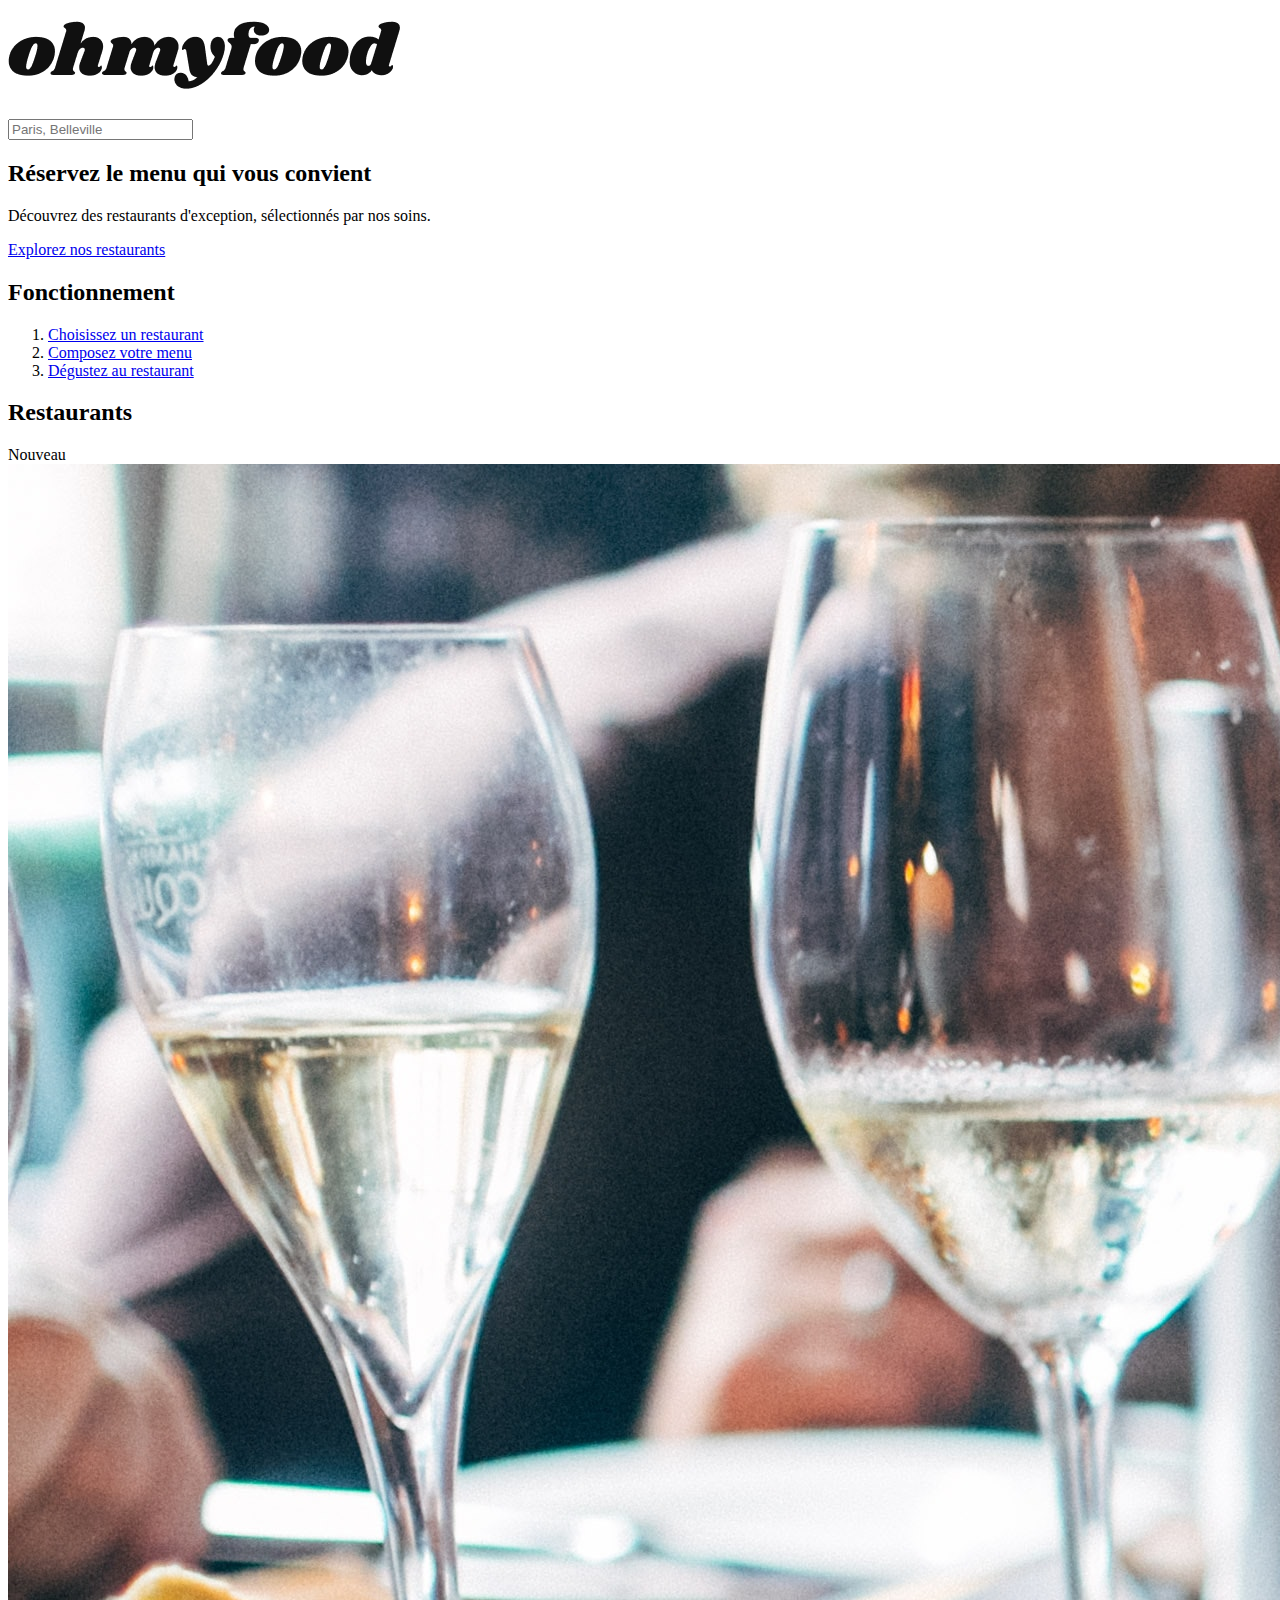
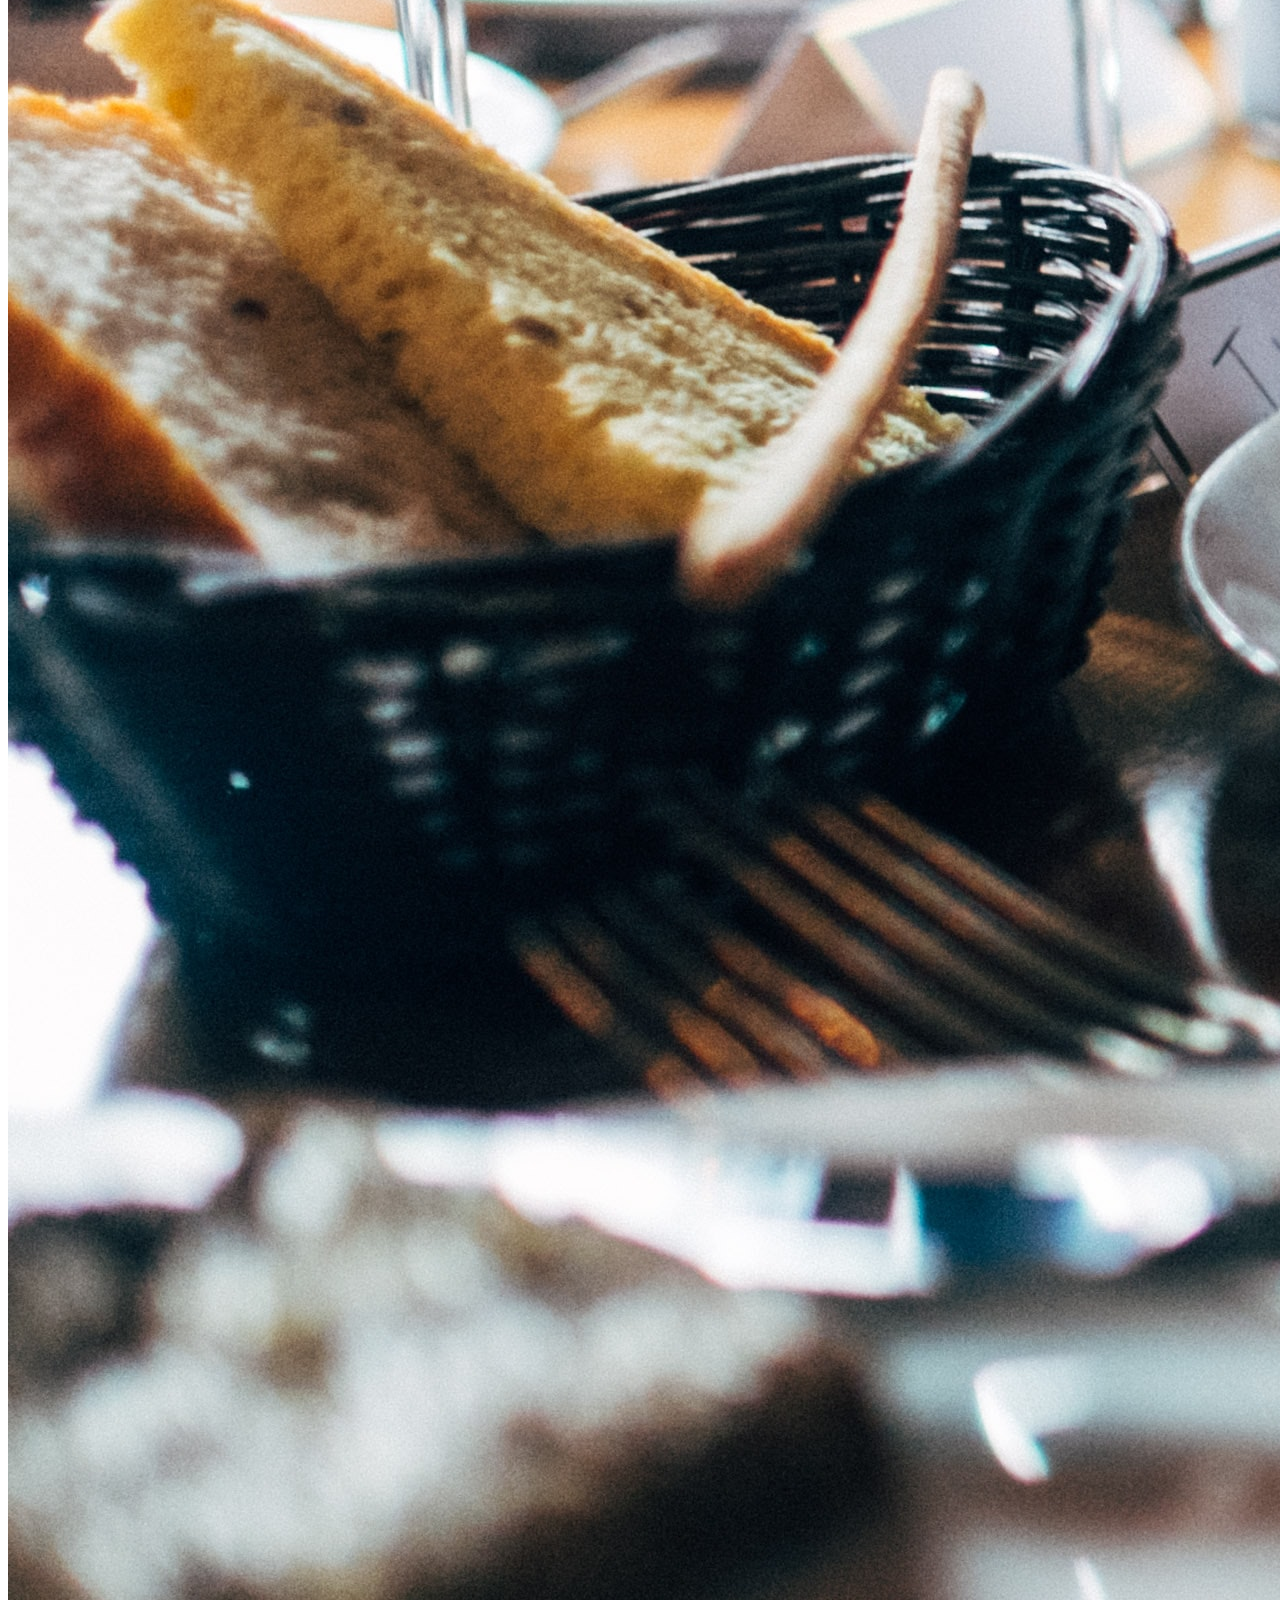
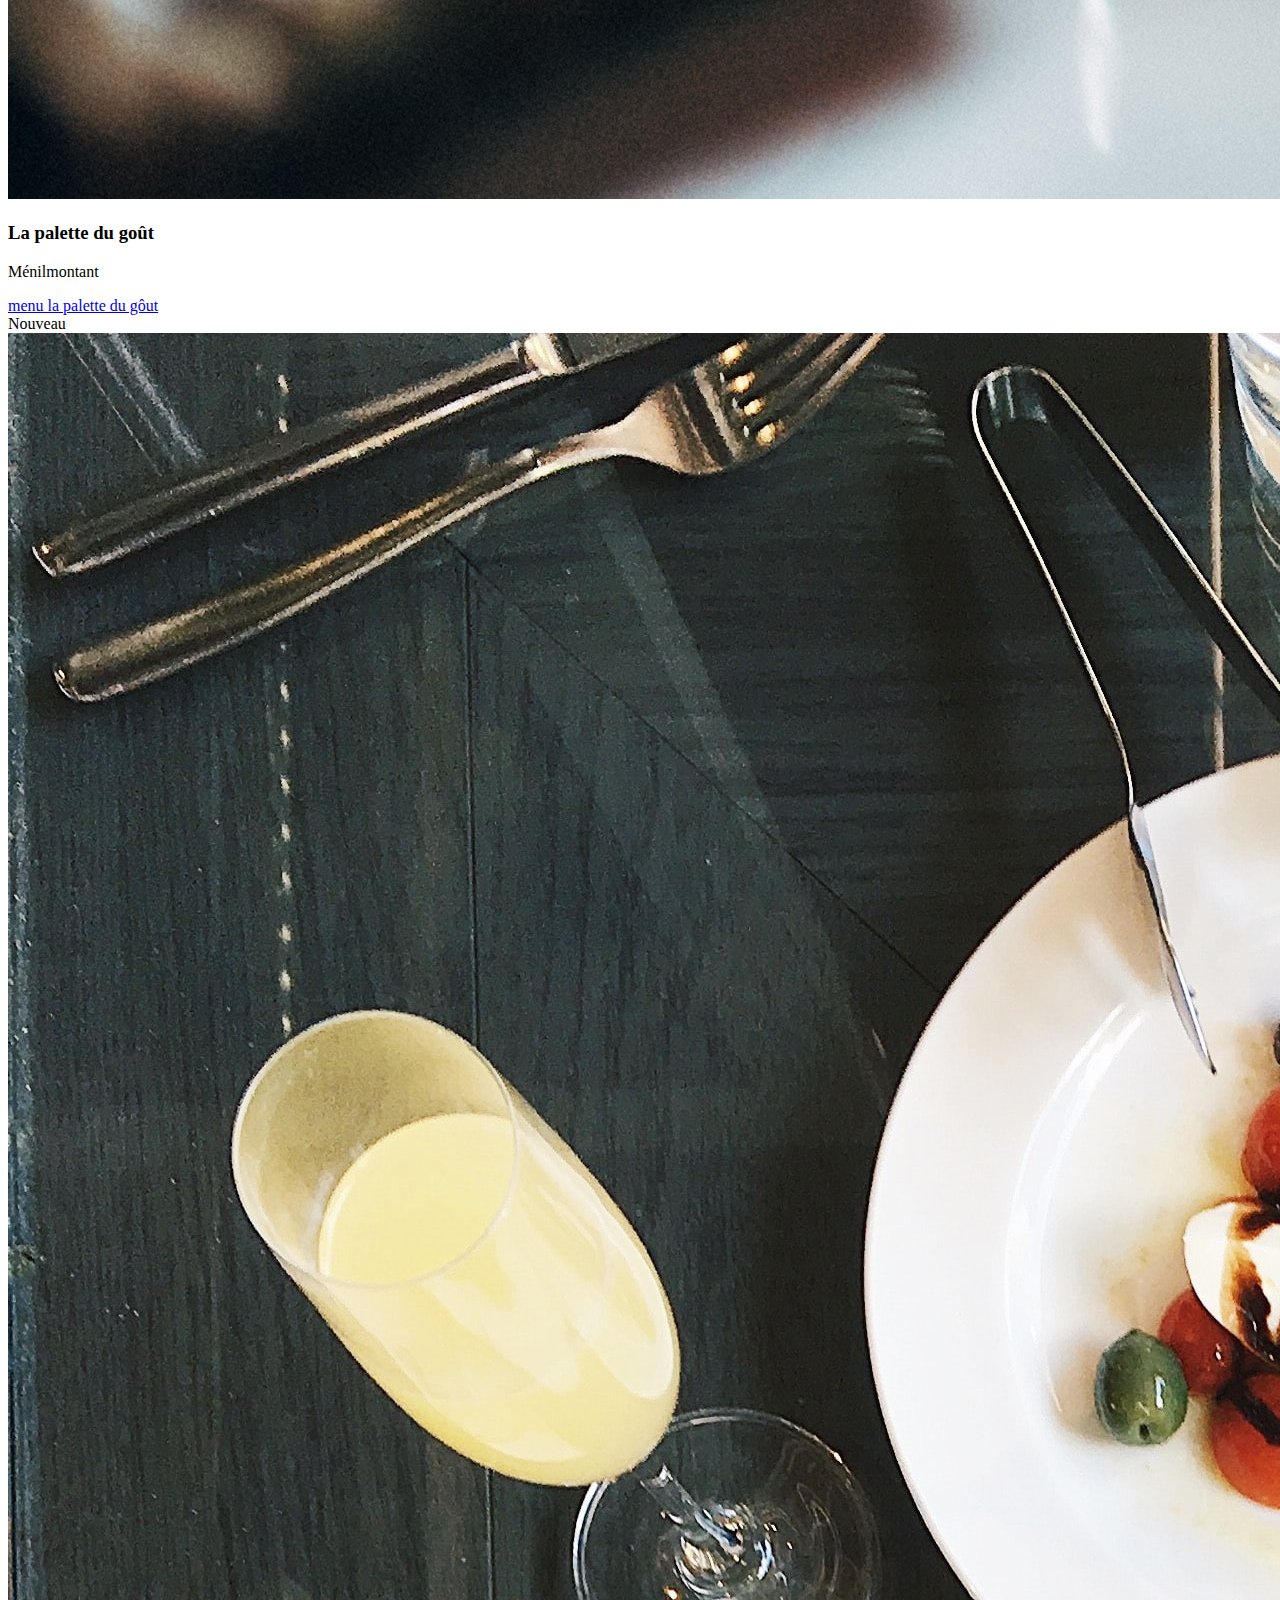
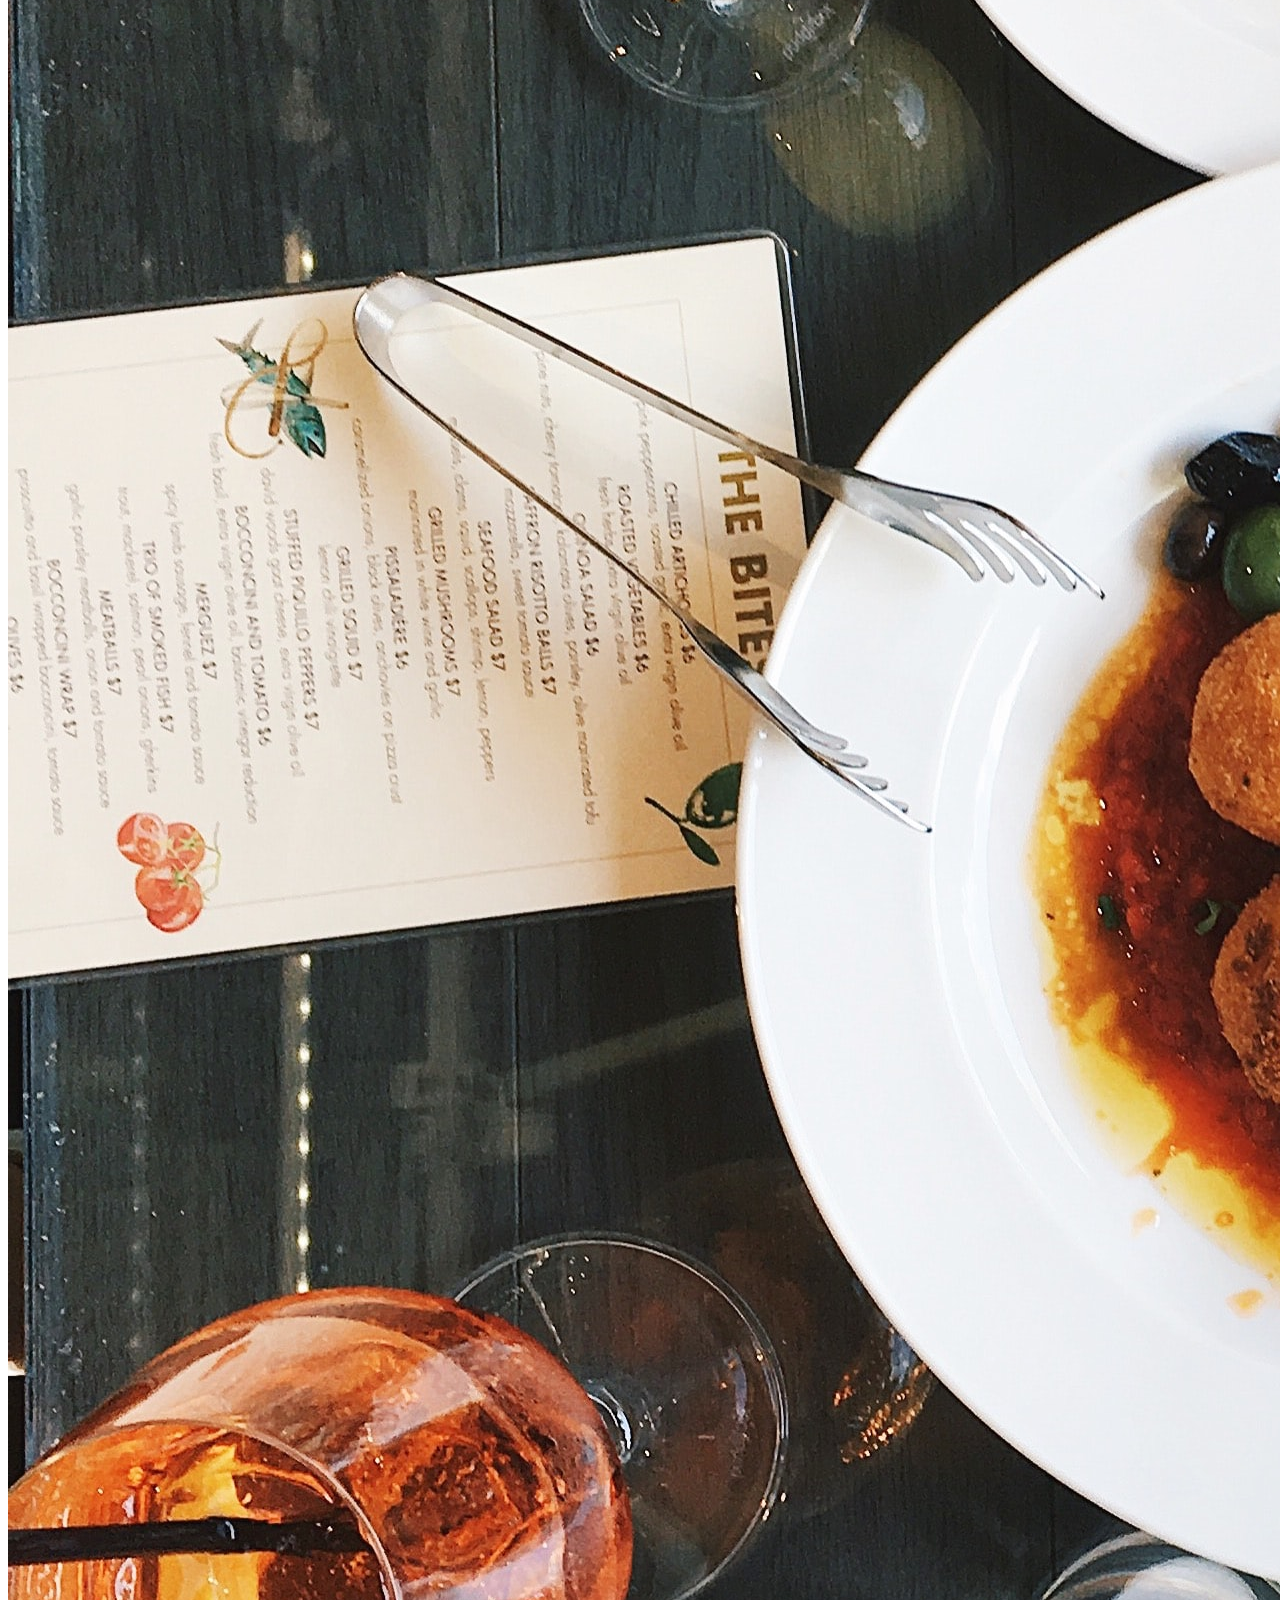
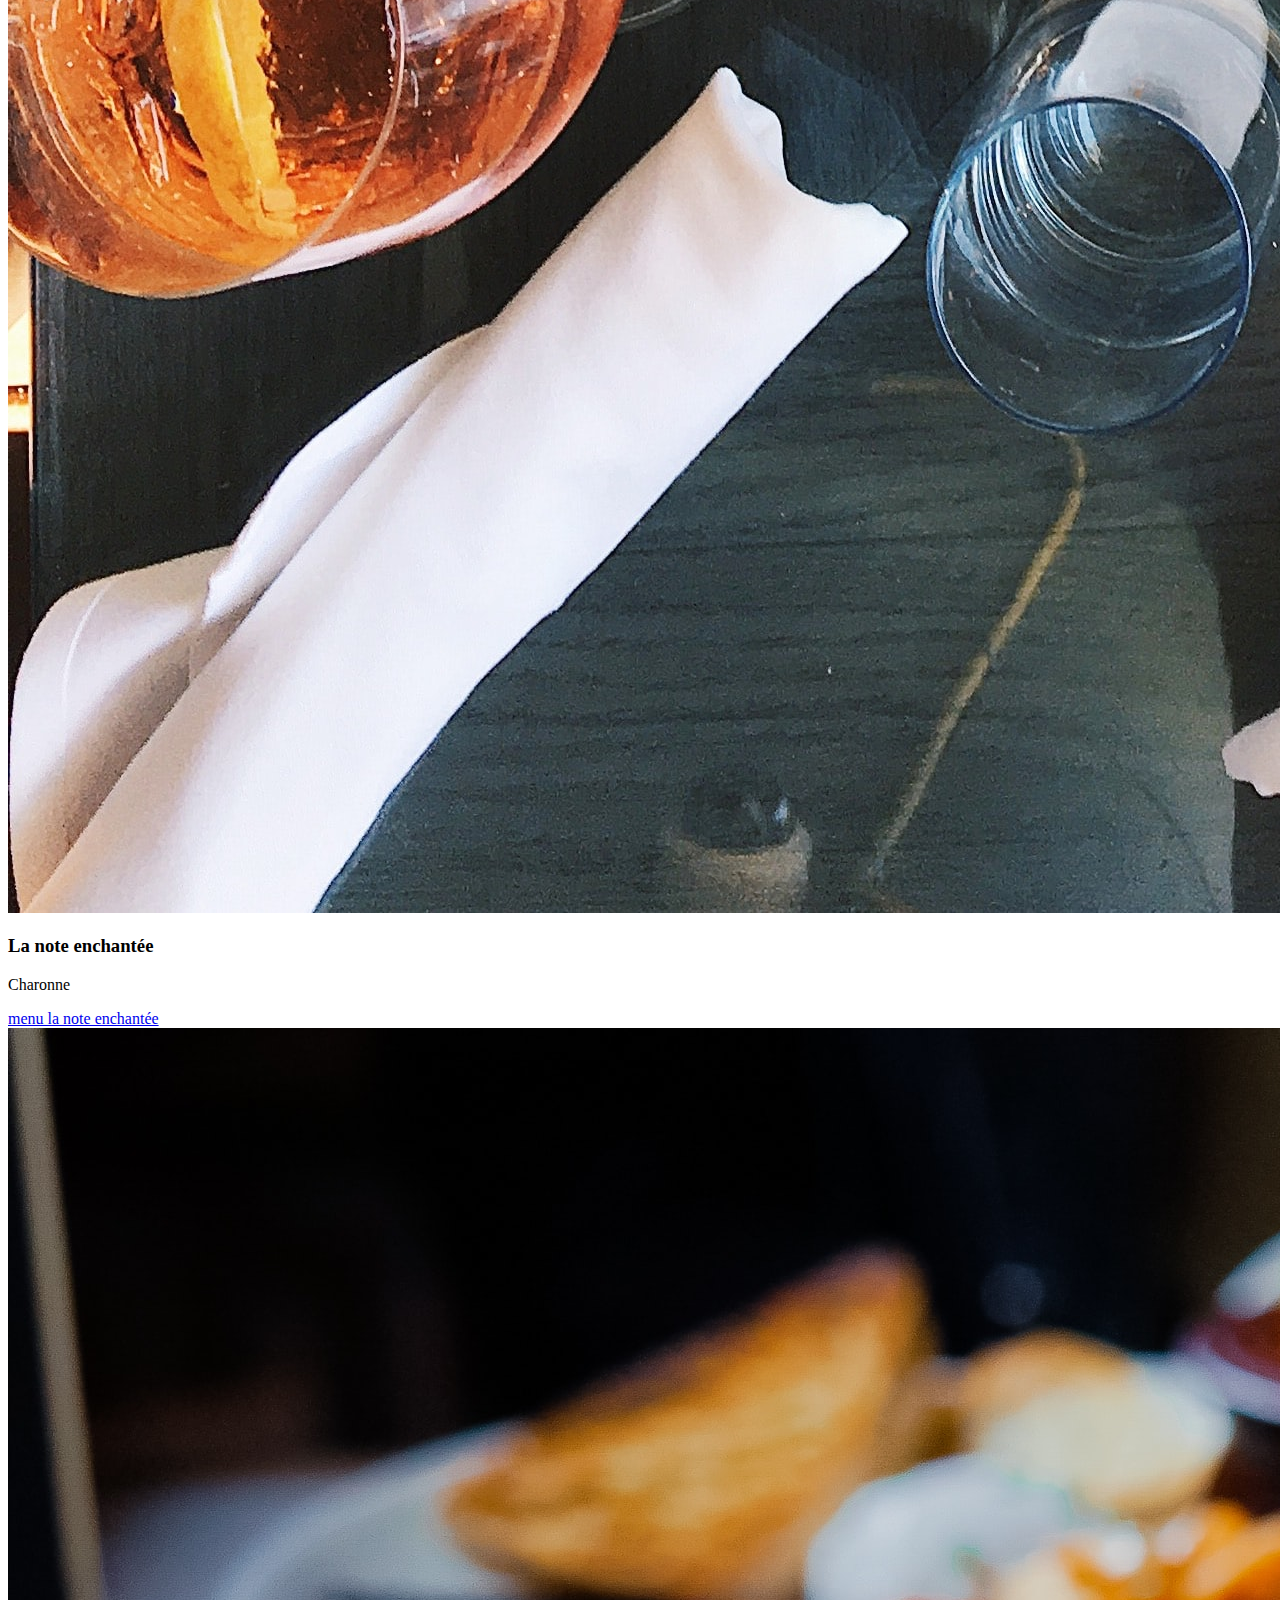
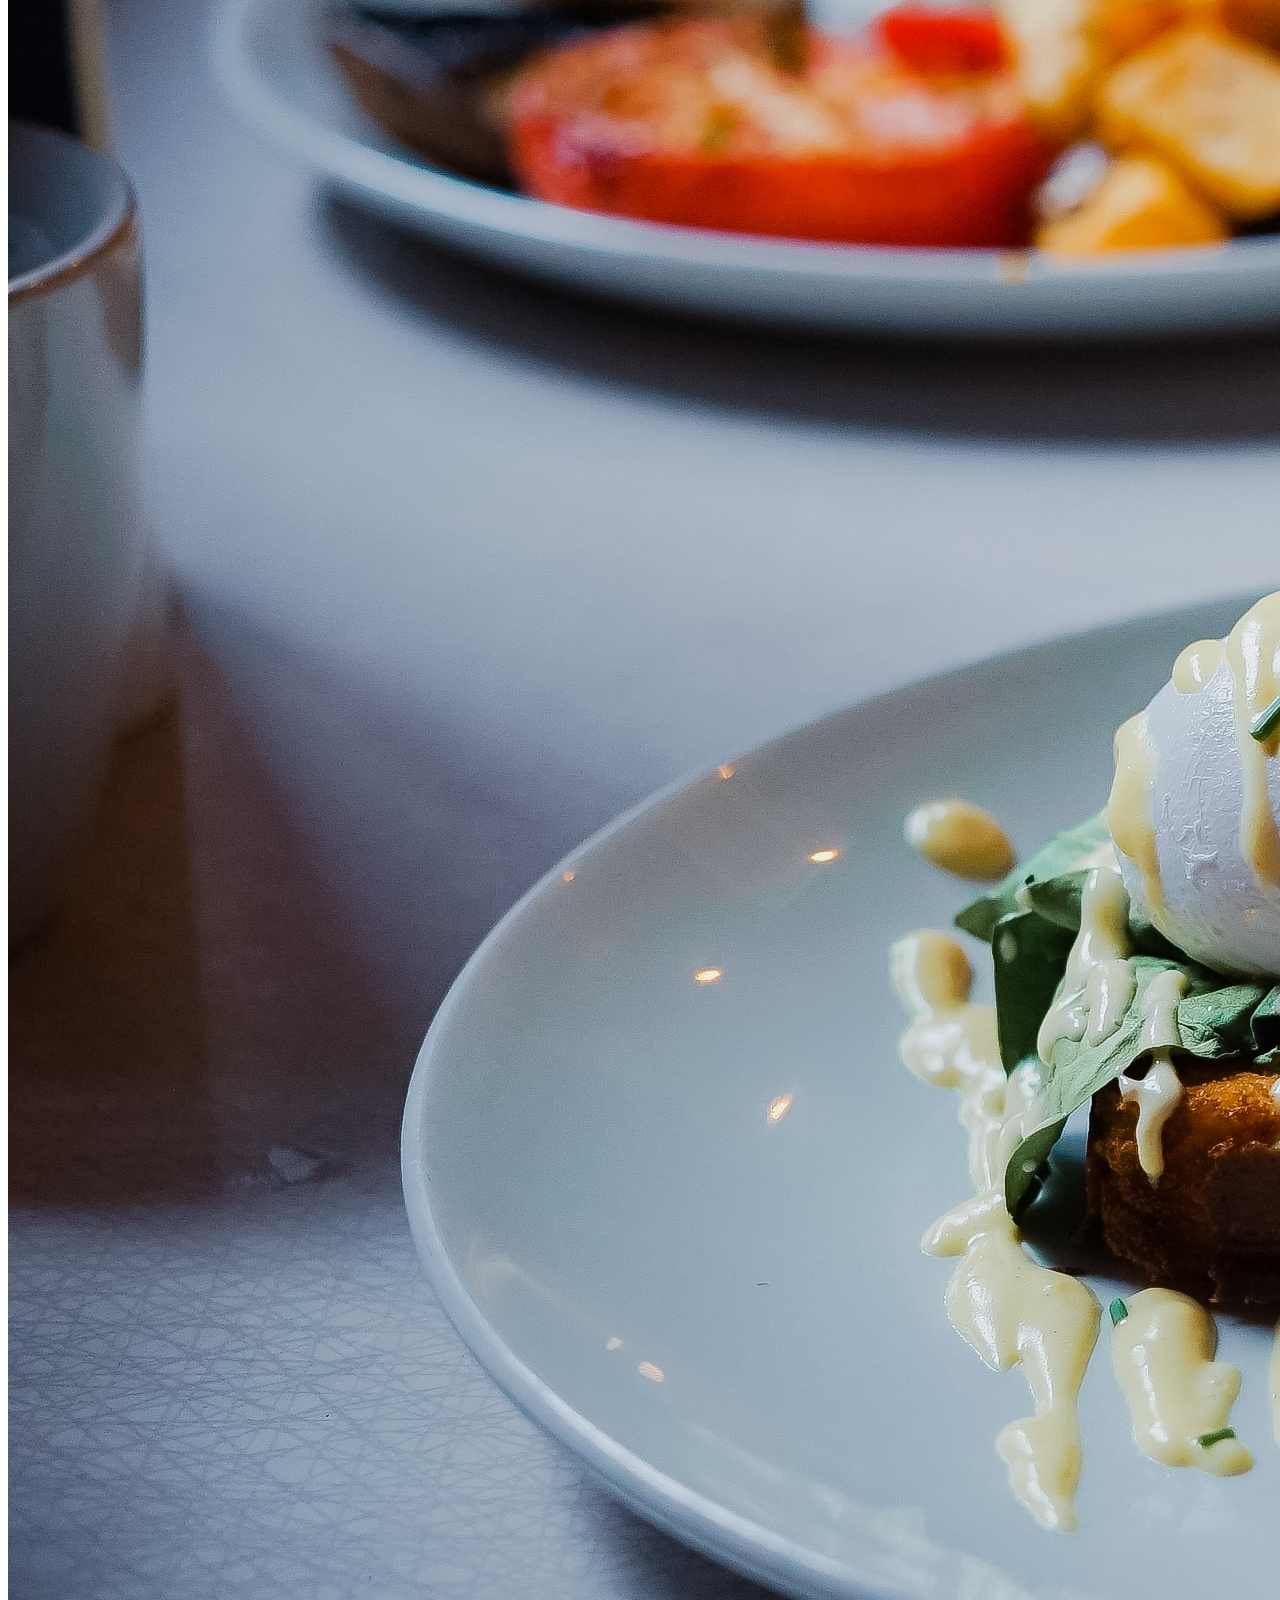
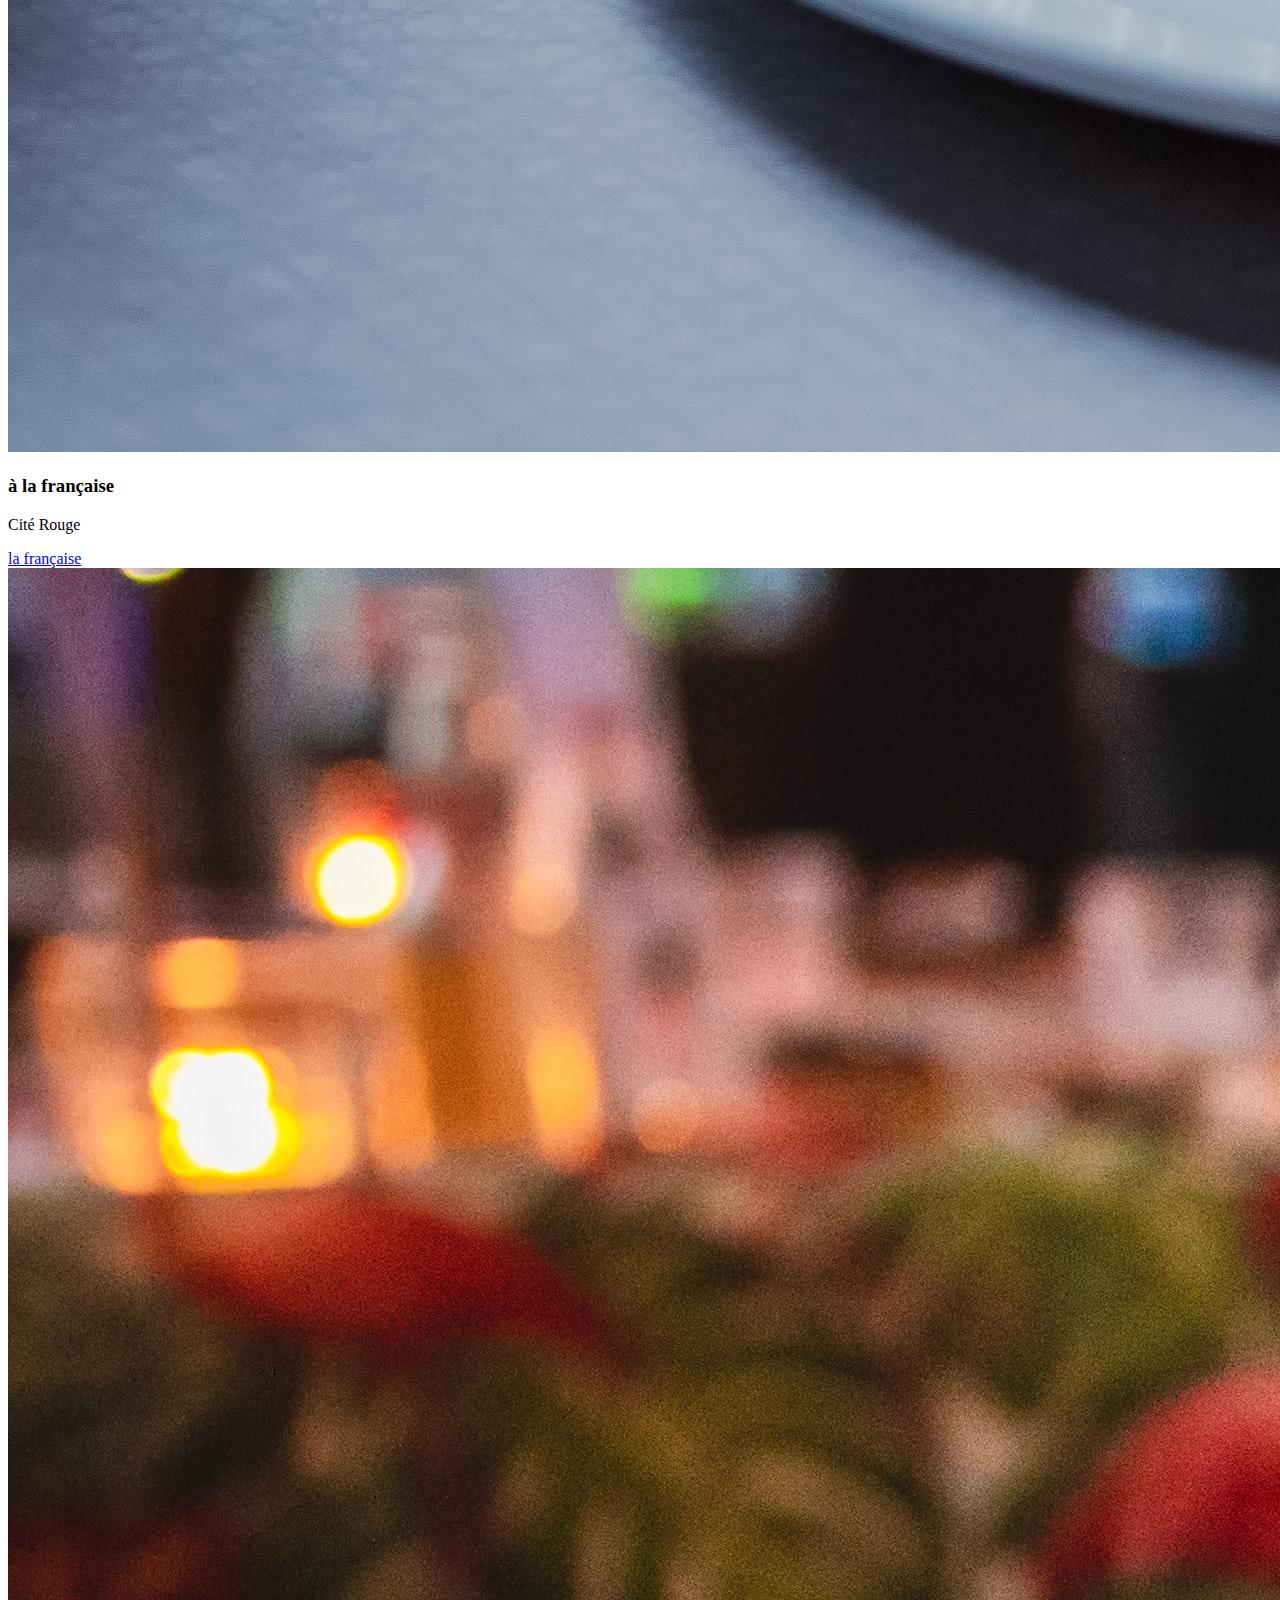
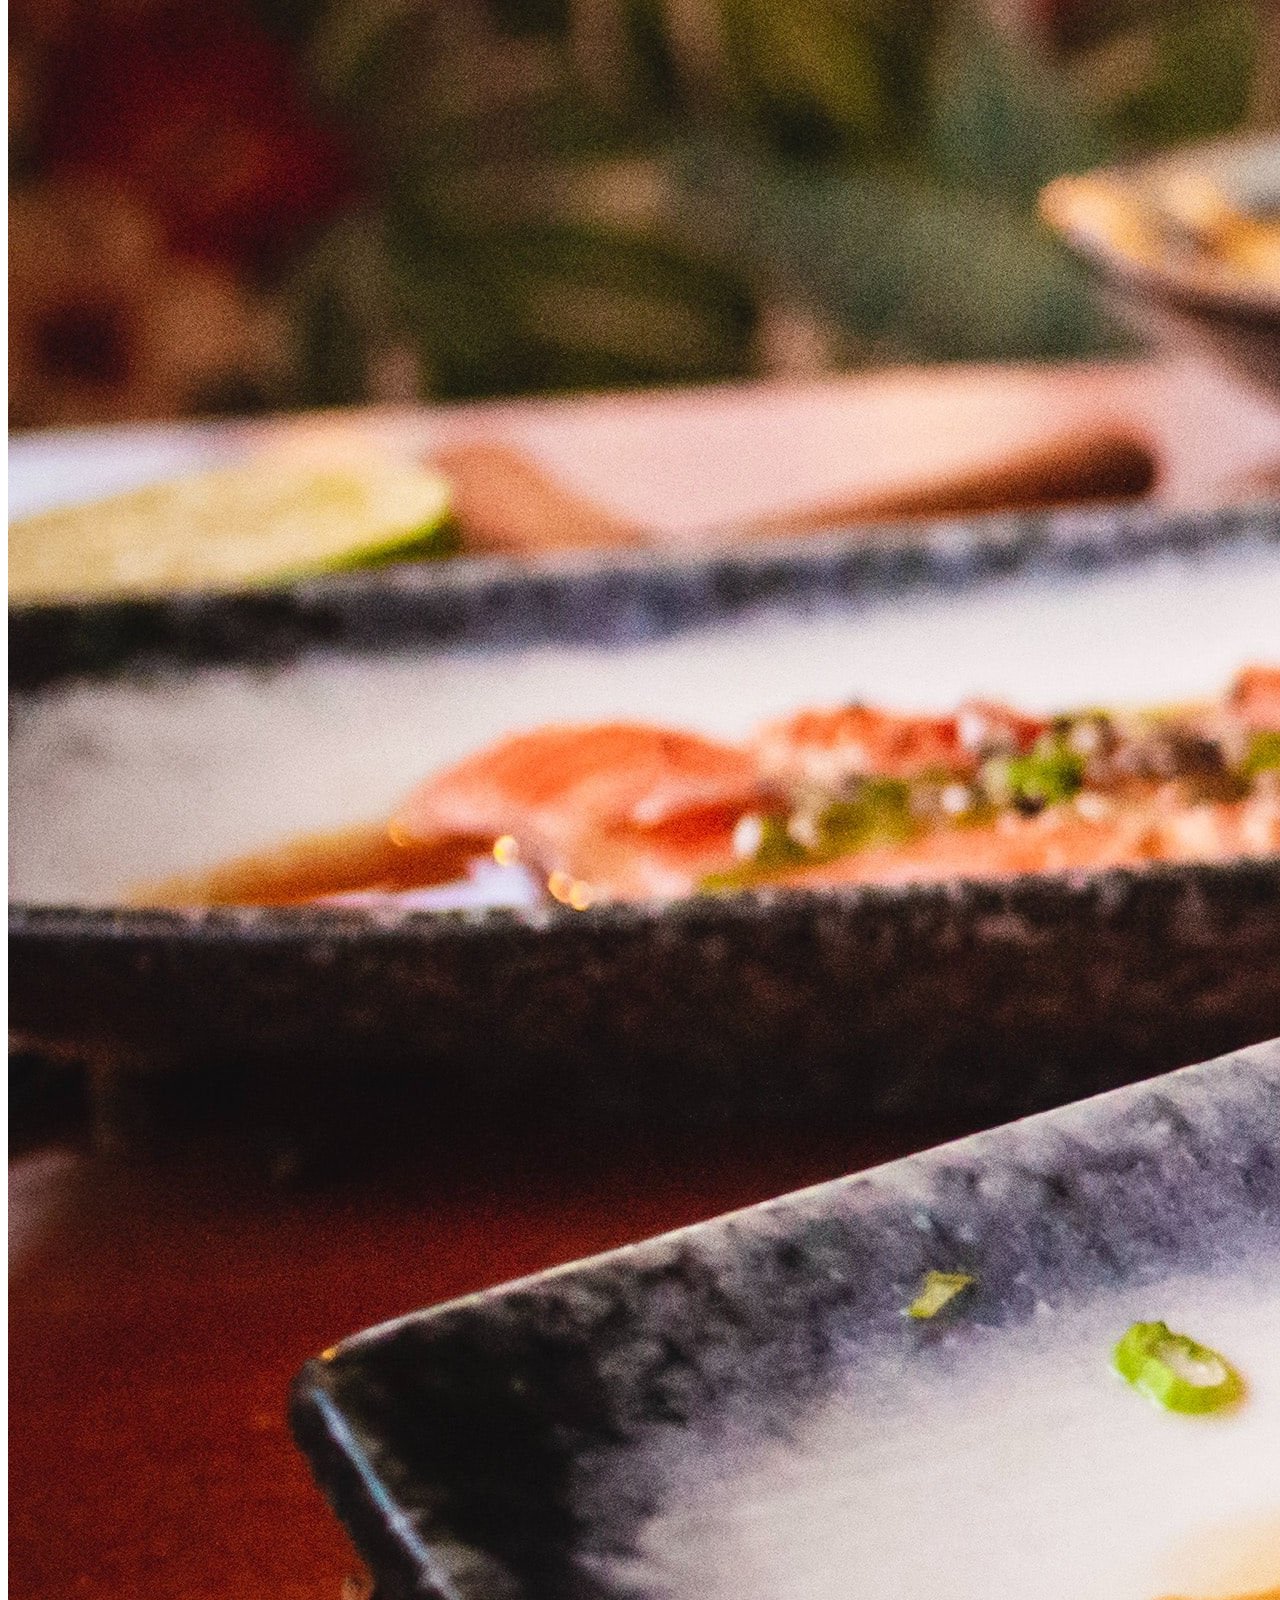
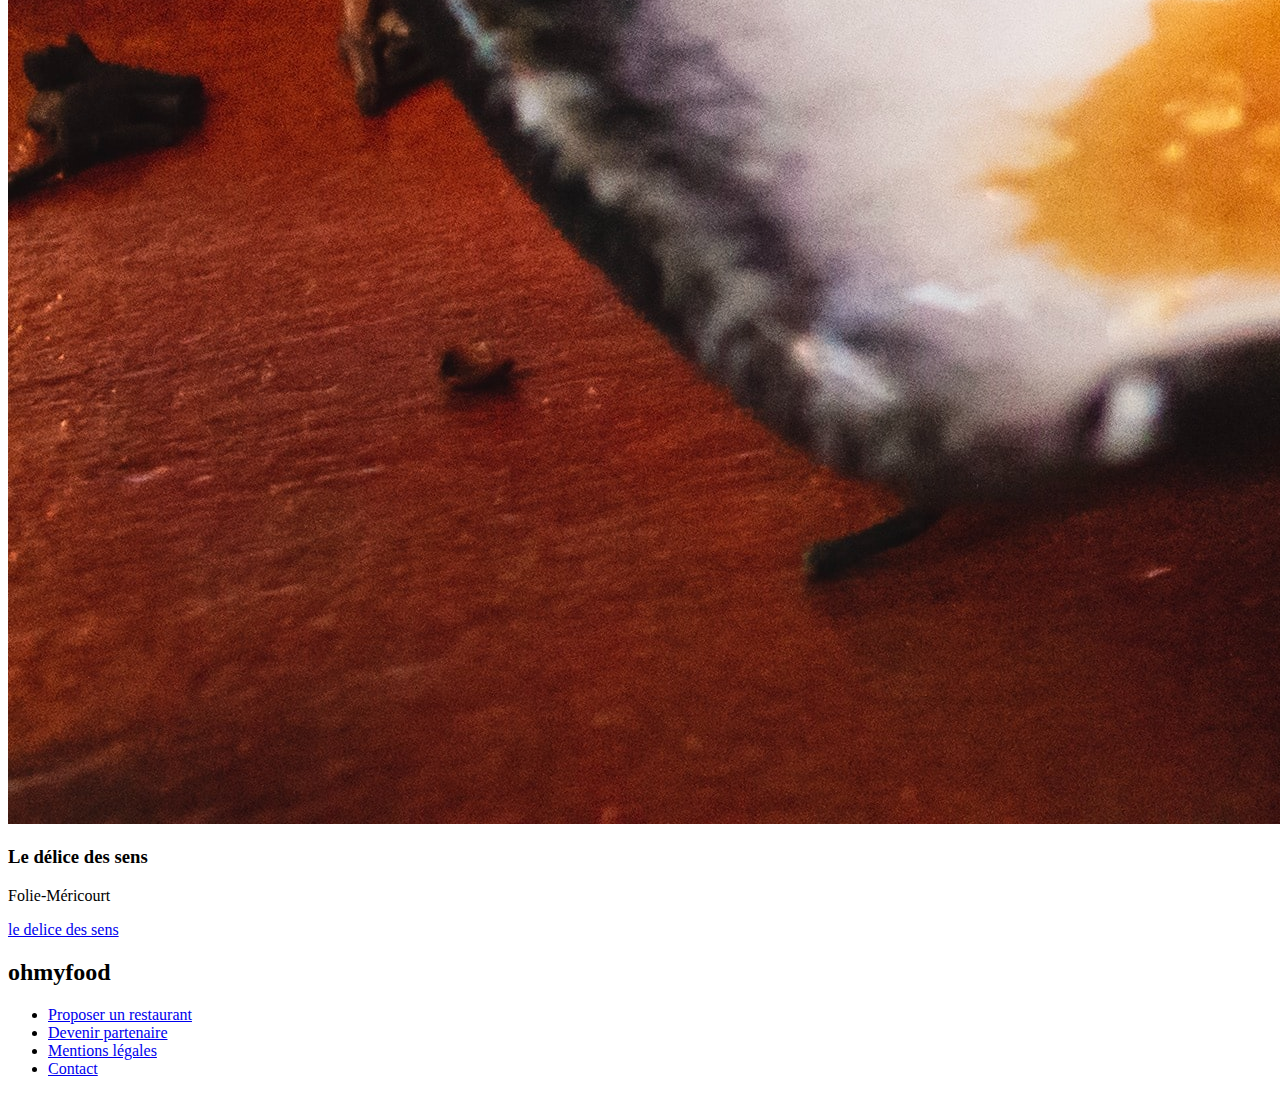
==== index.html @ 498ed450 "mise ajour" ====
<!DOCTYPE html>
<html lang="fr">
  <head>
    <meta charset="UTF-8" />
    <meta http-equiv="X-UA-Compatible" content="IE=edge" />
    <meta name="viewport" content="width=device-width, initial-scale=1.0" />
    <link rel="stylesheet" href="https://cdnjs.cloudflare.com/ajax/libs/font-awesome/5.15.3/css/all.min.css" integrity="sha512-iBBXm8fW90+nuLcSKlbmrPcLa0OT92xO1BIsZ+ywDWZCvqsWgccV3gFoRBv0z+8dLJgyAHIhR35VZc2oM/gI1w==" crossorigin="anonymous" referrerpolicy="no-referrer" />
    <link rel="stylesheet" href="./assets/css/normalize.css">
    <link rel="stylesheet" href="./assets/css/style.css" />
    <title>ohmyfood</title>
  </head>
  <body class="principal">
<!-- part loader -->
    <div class="loader">
    </div>
<!-- end part loader -->
<!-- header -->
    <div>
      <header>          <!-- logo -->
        <h1>
          <a href="#">
            <img class="title" src="./assets/images/logo/ohmyfood.png" alt="ohmyfood">
          </a>
        </h1>
      </header>
<!-- section one -->
      <section class="home">
        <div class="home__location">
          <form action="#" method="post">
            <i class="fas fa-map-marker-alt fa"></i>
            <input class="home__cities" type="search" name="cities" placeholder="Paris, Belleville">
          </form>
        </div>
        <div class="home__slogan">
          <h2>Réservez le menu qui vous convient</h2>
          <p>Découvrez des restaurants d'exception, sélectionnés par nos soins.</p>
          <div class="btn">
            <a href="#restaurants">Explorez nos restaurants</a>
          </div>
        </div>
      </section>
<!-- fin section one -->
      <main> 
        <section class="choice">
          <h2>Fonctionnement</h2>
          <div class="choice__btn">
            <ol>
              <li>
                <a href="#">
                  <i class="fas fa-mobile-alt"></i>Choisissez un restaurant
                </a>
              </li>
              <li>
                <a href="#">
                  <i class="fas fa-list-ul"></i>Composez votre menu
                </a>
              </li>
              <li>
                <a href="#">
                  <i class="fas fa-store"></i>Dégustez au restaurant
                </a>
              </l>
            </ol>
          </div>
        </section>
<!-- section two -->
        <section class="browse-restaurants" id="restaurants">
          <h2>Restaurants</h2>
          <article>
            <div class="card ">
              <span class="card__new">Nouveau</span>
              <img src="./assets/images/restaurants/jay-wennington-N_Y88TWmGwA-unsplash.jpg" alt="restaurant la palette du goût">
              <div class="card__info">
                <h3>La palette du goût</h3>
                <p>Ménilmontant</p>
                <span class="heart"><i class="far fa-heart"></i></span>
              </div>
              <a href="./restaurants/palettedugout.html">menu la palette du gôut
              </a>
            </div>
            <div class="card">
              <span class="card__new">Nouveau</span>
              <img src="./assets/images/restaurants/stil-u2Lp8tXIcjw-unsplash.jpg" alt="restaurant la note enchentée">
            <div class="card__info">
              <h3>La note enchantée</h3>
              <p>Charonne</p>
              <span class="heart"><i class="far fa-heart"></i></span>
              </div>
              <a href="./restaurants/lanote.html">menu la note enchantée
              </a>
            </div>
            <div class="card">
              <img src="./assets/images/restaurants/toa-heftiba-DQKerTsQwi0-unsplash.jpg" alt="restaurant à la française">
              <div class="card__info">
                <h3><span>à</span> la française</h3>
                <p>Cité Rouge</p>
                <span class="heart"><i class="far fa-heart"></i></span>
              </div>
              <a href="./restaurants/francaise.html">la française
              </a>
            </div>
            <div class="card">
              <img src="./assets/images/restaurants/louis-hansel-shotsoflouis-qNBGVyOCY8Q-unsplash.jpg" alt="le délice des sens">
              <div class="card__info">
                <h3>Le délice des sens</h3>
                <p>Folie-Méricourt</p>
                <span class="heart"><i class="far fa-heart"></i></span>
              </div>
              <a href="./restaurants/delice.html">le delice des sens
              </a>
            </div>
          </article>
        </section>
      </main>
<!-- footer -->
      <footer>
        <div class="contact">
          <h2>ohmyfood</h2>
          <div class="about">
            <ul>
              <li>
                <a href="#">
                  <i class="fas fa-utensils"></i> Proposer un restaurant
                </a>
              </li>
              <li>
                <a href="#">
                  <i class="fas fa-hands-helping two"></i>Devenir partenaire
                </a>
              </li>
              <li>
                <a href="#">
                  Mentions légales
                </a>
              </li>
              <li>
                <a href="mailto:ohmyfood-restaurant@notre-mail.com">
                  Contact
                </a>
              </li>
            </ul>
          </div>
        </div>
      </footer>
    </div>
  </body>
</html>
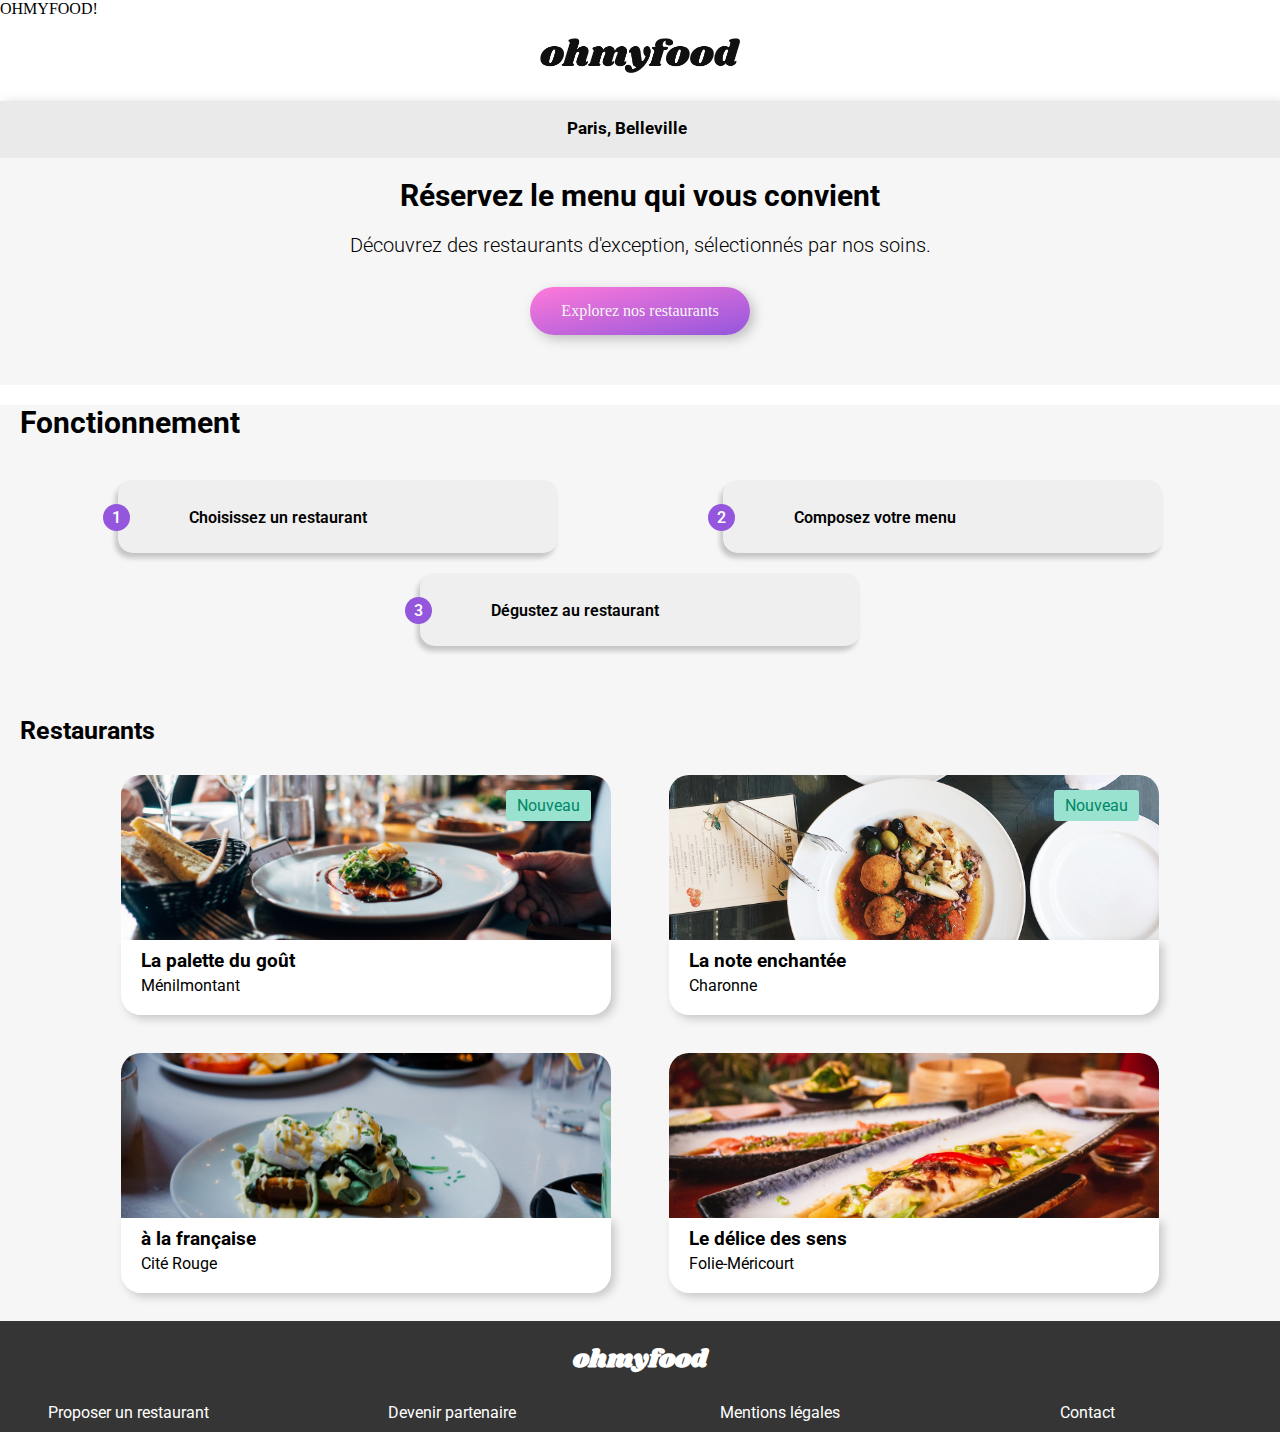
==== commit e579d0fa: "mise a jour" ====
--- a/index.html
+++ b/index.html
@@ -12,7 +12,10 @@
   <body class="principal">
 <!-- part loader -->
     <div class="loader">
-    </div>
+      <div class="letter">
+        OHMYFOOD!
+      </div>
+    </div>  
 <!-- end part loader -->
 <!-- header -->
     <div>
--- a/assets/css/style.css
+++ b/assets/css/style.css
@@ -0,0 +1,497 @@
+@import url("https://fonts.googleapis.com/css2?family=Roboto:wght@100;300;400;500;700;900&family=Shrikhand&display=swap");
+@import "../sass/utils/anim.css";
+h1 {
+  margin: 0;
+  width: 100%;
+  text-align: center;
+}
+h1 img {
+  padding: 20px;
+  width: 200px;
+}
+
+.home {
+  display: flex;
+  flex-direction: column;
+}
+.home__location {
+  display: flex;
+  justify-content: center;
+  padding: 11px;
+  background-color: #eaeaea;
+  box-shadow: 4px 4px 12px #bfbfbf;
+  font-size: 18px;
+}
+.home__cities {
+  border: none;
+  padding: 10px;
+  background-color: transparent;
+}
+.home__location i {
+  padding: 0 15px;
+  color: #020202;
+}
+.home__location p {
+  font-family: "Roboto", sans-serif;
+  font-weight: 500;
+  margin: 0;
+}
+
+::placeholder {
+  color: black;
+  font-size: 17px;
+  font-weight: bold;
+  font-family: "Roboto", sans-serif;
+}
+
+.home__slogan {
+  display: flex;
+  flex-direction: column;
+  align-items: center;
+  padding-bottom: 50px;
+  background-color: #f6f6f6;
+}
+.home__slogan h2 {
+  font-size: 30px;
+  font-family: "Roboto", sans-serif;
+  margin: 0;
+  text-align: center;
+  padding: 20px 10px;
+}
+.home__slogan p {
+  font-family: "Roboto", sans-serif;
+  margin: 0;
+  text-align: center;
+  font-size: 20px;
+  font-weight: 300;
+  padding: 0px 15px 20px 15px;
+}
+
+.btn {
+  width: 190px;
+  margin-top: 10px;
+  padding: 15px;
+  background: linear-gradient(to bottom right, #ff79da, #9356dc);
+  border-radius: 30px;
+  box-shadow: 4px 4px 12px #bfbfbf;
+  text-align: center;
+}
+.btn a {
+  padding: auto;
+  color: #f6f6f6;
+}
+
+.btn:hover {
+  opacity: 0.7;
+  box-shadow: -5px 4px 12px #9356dc;
+  border-color: transparent;
+  border-color: 2px solid linear-gradient(#fd8fde, #a777e2);
+}
+
+.return {
+  position: absolute;
+  left: 30px;
+  top: 20px;
+  color: black;
+  font-size: 30px;
+}
+
+.ban img {
+  width: 100%;
+  height: 300px;
+  object-fit: cover;
+}
+
+.choice h2 {
+  font-size: 30px;
+  font-family: "Roboto", sans-serif;
+  margin: 20px;
+}
+
+.choice__btn {
+  display: flex;
+  margin: 0 35px;
+  padding-bottom: 50px;
+}
+.choice__btn ol {
+  display: flex;
+  justify-content: center;
+  align-content: center;
+  flex-direction: row;
+  flex-wrap: wrap;
+  justify-content: space-around;
+  width: 100%;
+  list-style: none;
+  counter-reset: step;
+  padding: 0;
+  margin: 0;
+}
+
+li::before {
+  position: relative;
+  right: 40px;
+  padding: 4px 9px;
+  border-radius: 50%;
+  color: #fafafa;
+  background-color: #9356dc;
+}
+
+.choice__btn li {
+  width: 390px;
+  counter-increment: step;
+  align-items: center;
+  padding: 25px;
+  margin-top: 20px;
+  border-radius: 15px;
+  box-shadow: -3px 5px 5px rgba(0, 0, 0, 0.2);
+  background-color: #cecece28;
+  font-family: "Roboto", sans-serif;
+  font-size: 16px;
+  font-weight: 600;
+  color: #030303;
+}
+.choice__btn li a {
+  color: black;
+}
+.choice__btn li::before {
+  content: counter(step);
+}
+
+.choice__btn li i {
+  margin: 0px 20px 0px -5px;
+  color: rgba(5, 5, 5, 0.42);
+  font-size: 19px;
+}
+
+.choice__btn ol li:hover {
+  background-color: rgba(255, 121, 217, 0.153);
+  transition: ease-in 0.5s;
+}
+.choice__btn ol li:hover i {
+  color: #9356dc;
+}
+.choice__btn ol li:hover a {
+  color: #9356dc;
+  transition: ease-in-out 0.6s;
+}
+
+.order {
+  align-self: center;
+  margin: 30px 0;
+  padding: 20px;
+  width: 200px;
+  font-size: 20px;
+  background: linear-gradient(to bottom right, #ff79da, #9356dc);
+  border-radius: 30px;
+  box-shadow: 4px 4px 12px #bfbfbf;
+  text-align: center;
+}
+.order a {
+  color: #ffff;
+  font-family: "Roboto", sans-serif;
+}
+
+.order:hover {
+  opacity: 0.7;
+  box-shadow: -5px 4px 12px #9356dc;
+  border-color: transparent;
+  border-color: 2px solid linear-gradient(#fd8fde, #a777e2);
+}
+
+.browse-restaurants {
+  display: flex;
+  flex-direction: row;
+  flex-wrap: wrap;
+  justify-content: space-around;
+  align-items: center;
+  padding: 0px;
+  background-color: #f6f6f6;
+}
+.browse-restaurants h2 {
+  width: 100%;
+  font-size: 25px;
+  font-family: "Roboto", sans-serif;
+  margin: 20px 20px;
+}
+@media screen and (max-width: 520px) {
+  .browse-restaurants h2 {
+    align-items: flex-start;
+  }
+}
+.browse-restaurants article {
+  display: flex;
+  flex-wrap: wrap;
+  justify-content: center;
+  justify-content: space-evenly;
+  width: 90%;
+}
+.browse-restaurants .card {
+  position: relative;
+  display: flex;
+  flex-flow: row wrap;
+  justify-content: center;
+  align-items: center;
+  width: 490px;
+  border-radius: 20px 20px 0px 0px;
+  margin: 10px 0px;
+}
+.browse-restaurants .card img {
+  display: flex;
+  object-fit: cover;
+  width: 100%;
+  height: 165px;
+  border-radius: 20px 20px 0px 0px;
+}
+.browse-restaurants .card a {
+  color: transparent;
+  position: relative;
+  bottom: 240px;
+  width: 100%;
+  height: 65%;
+}
+.browse-restaurants .card__new {
+  position: absolute;
+  background-color: #99e2d0;
+  color: #008766;
+  font-family: "Roboto", sans-serif;
+  right: 20px;
+  top: 15px;
+  padding: 6px 11px;
+  border-radius: 3px;
+}
+.browse-restaurants .card__info {
+  display: flex;
+  flex-direction: column;
+  justify-content: space-between;
+  width: 100%;
+  color: black;
+  font-family: "Roboto", sans-serif;
+  position: relative;
+  border-radius: 0px 0px 20px 20px;
+  box-shadow: 4px 4px 8px rgba(107, 107, 107, 0.322);
+  background-color: white;
+}
+.browse-restaurants .card__info h3,
+.browse-restaurants .card p {
+  margin: 2px 20px;
+}
+.browse-restaurants .card__info h3 {
+  margin-top: 10px;
+}
+.browse-restaurants .card__info p {
+  margin-bottom: 20px;
+}
+@media screen and (max-width: 960px) {
+  .browse-restaurants .card .card {
+    width: 460px;
+  }
+}
+.browse-restaurants .card .heart {
+  position: absolute;
+  font-size: 25px;
+  right: 30px;
+  bottom: 30px;
+  cursor: pointer;
+  z-index: 5;
+  opacity: 1;
+}
+.browse-restaurants .card i:hover {
+  color: transparent;
+  font-weight: 600;
+}
+
+main {
+  background-color: #f6f6f6;
+  margin: 0;
+  padding: 0;
+}
+
+/* contenue de la page */
+.bloc-menu {
+  display: flex;
+  flex-direction: column;
+  position: relative;
+  bottom: 35px;
+}
+
+/* titre et icon */
+.restaurant-name {
+  position: relative;
+  bottom: 40px;
+  display: flex;
+  justify-content: space-between;
+  align-items: center;
+  border-radius: 50px 50px 0px 0px;
+  padding-top: 10px;
+  font-family: "Shrikhand", cursive;
+  background-color: #f6f6f6;
+  width: 100%;
+}
+.restaurant-name h2,
+.restaurant-name i {
+  display: flex;
+  white-space: nowrap;
+  margin: 0 20px;
+  padding: 10px;
+  font-size: 25px;
+}
+.restaurant-name i:hover {
+  color: transparent;
+  font-weight: 600;
+}
+
+.heart {
+  font-size: 25px;
+  cursor: pointer;
+  z-index: 5;
+  opacity: 1;
+}
+
+/* titre des menu */
+/* carte de menu */
+.menu-card {
+  box-sizing: border-box;
+  background-color: #f2f2f2;
+  display: flex;
+  justify-content: space-around;
+  flex-wrap: wrap;
+  width: 100%;
+  /* bloc menu entree */
+}
+.menu-card h3 {
+  font-family: "Roboto", sans-serif;
+  font-size: 20px;
+  font-weight: 300;
+  text-transform: uppercase;
+  border-bottom: 3px solid #99e2d0;
+  width: 13%;
+}
+.menu-card__One, .menu-card__Two, .menu-card__Three {
+  box-sizing: border-box;
+  display: flex;
+  justify-content: center;
+  flex-direction: column;
+  flex-wrap: wrap;
+  width: 380px;
+  margin: 10px;
+}
+
+.menu {
+  box-sizing: border-box;
+  display: flex;
+  width: 100%;
+  box-shadow: 4px 4px 12px #bfbfbf;
+  border-radius: 15px;
+  margin-bottom: 20px;
+}
+.menu__choice {
+  width: 100%;
+  overflow: hidden;
+  white-space: nowrap;
+  text-overflow: ellipsis;
+}
+.menu h4,
+.menu p {
+  width: auto;
+  font-family: "Roboto", sans-serif;
+  font-size: 16px;
+  margin: 10px;
+  overflow: hidden;
+  white-space: nowrap;
+  text-overflow: ellipsis;
+}
+.menu p {
+  padding-top: 8px;
+  font-size: 13px;
+  font-weight: 400;
+}
+.menu__price {
+  display: flex;
+  align-items: flex-end;
+  left: 15px;
+  padding: 8px 20px;
+  margin-left: 20px;
+}
+.menu__check {
+  display: flex;
+  justify-content: center;
+  align-items: center;
+  color: #f2f2f2;
+  width: auto;
+  border-radius: 0px 15px 15px 0px;
+}
+.menu__check i {
+  display: flex;
+  justify-content: center;
+  align-items: center;
+  color: #f2f2f2;
+  width: 100%;
+  margin: 0;
+  font-size: 18px;
+}
+
+body {
+  box-sizing: border-box;
+  width: 100%;
+  margin: 0;
+  padding: 0;
+}
+
+a {
+  text-decoration: none;
+}
+
+footer {
+  background-color: #353535;
+}
+
+.contact h2 {
+  text-align: center;
+  color: #ffff;
+  font-family: "Shrikhand", cursive;
+  font-size: 25px;
+  margin: 0;
+  padding: 20px 20px 10px;
+}
+
+.about ul {
+  box-sizing: border-box;
+  display: flex;
+  justify-content: space-between;
+  flex-wrap: wrap;
+  width: 100%;
+  margin: 0 20px;
+  padding: 10px 20px;
+}
+.about li {
+  display: flex;
+  width: 220px;
+  text-decoration: none;
+  margin-top: 5px;
+  list-style: none;
+}
+.about a {
+  font-family: "Roboto", sans-serif;
+  color: #ffff;
+}
+.about i {
+  padding-right: 8px;
+}
+.about li .two {
+  width: 15px;
+  font-size: 14px;
+}
+
+@media screen and (max-width: 960px) {
+  .contact h2 {
+    font-size: 20px;
+    text-align: start;
+  }
+
+  .about ul {
+    flex-direction: column;
+    margin: 0;
+  }
+}
+
+/*# sourceMappingURL=style.css.map */
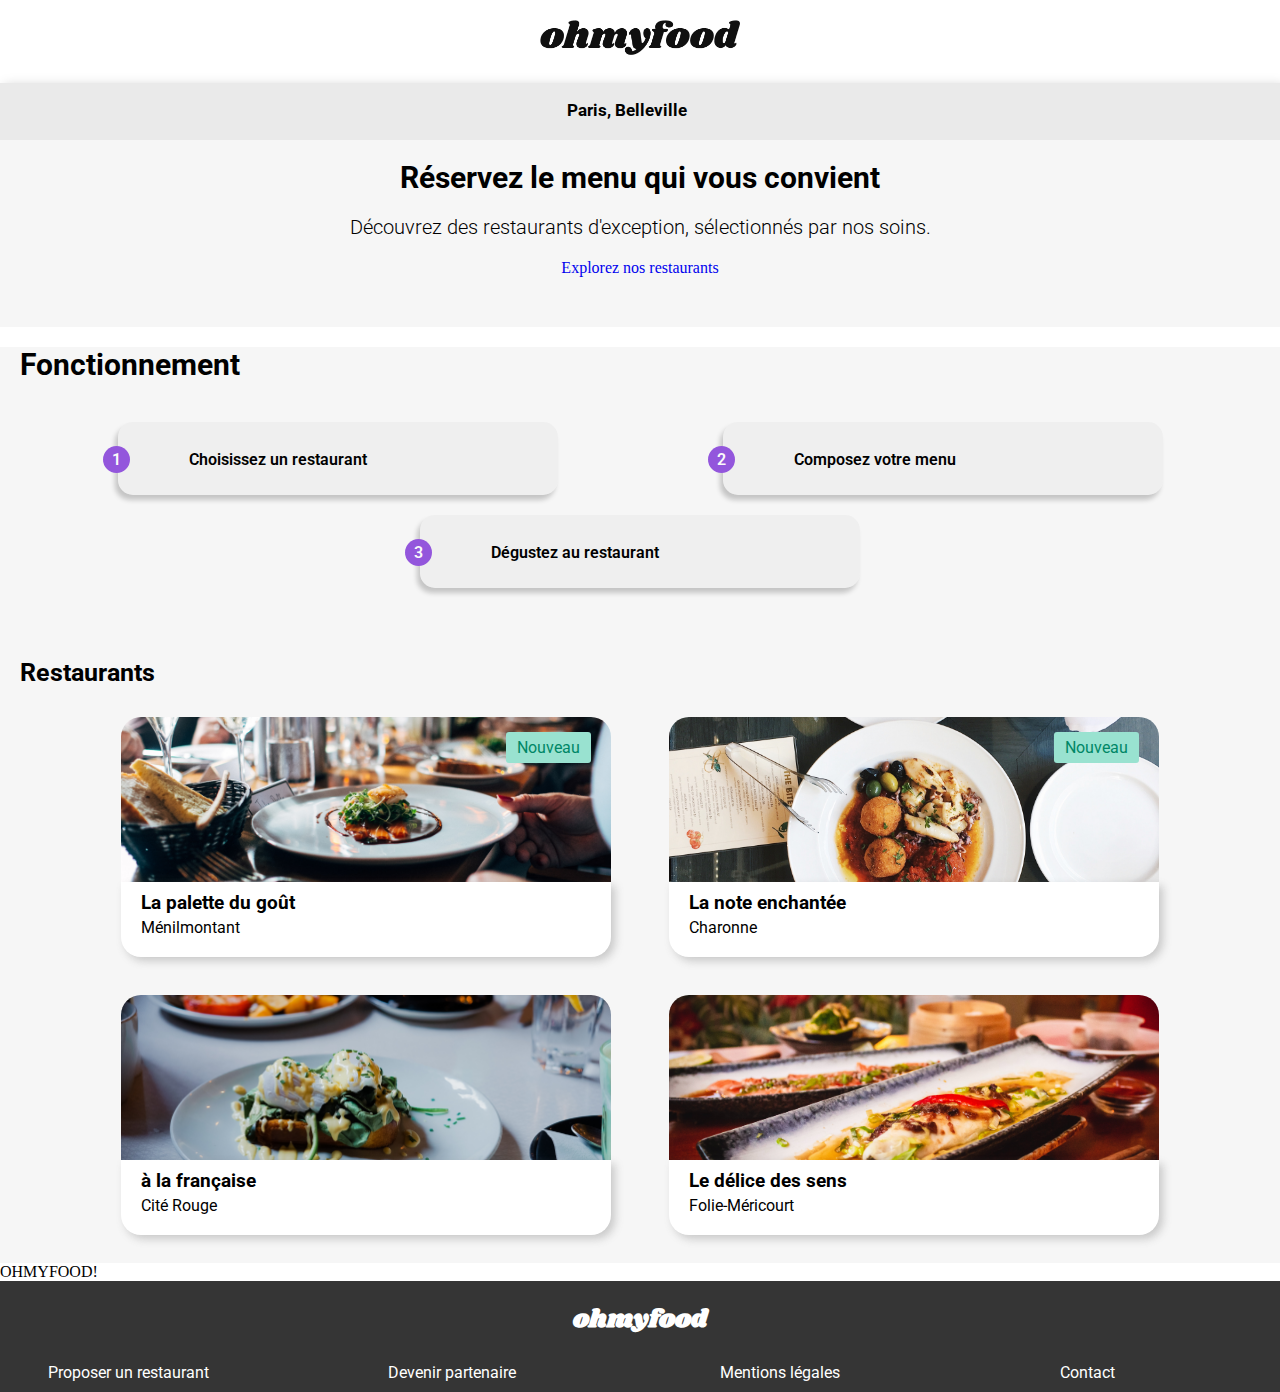
==== commit 14fe29a7: "finalisation header" ====
--- a/index.html
+++ b/index.html
@@ -9,16 +9,11 @@
     <link rel="stylesheet" href="./assets/css/style.css" />
     <title>ohmyfood</title>
   </head>
+
   <body class="principal">
-<!-- part loader -->
-    <div class="loader">
-      <div class="letter">
-        OHMYFOOD!
-      </div>
-    </div>  
-<!-- end part loader -->
-<!-- header -->
-    <div>
+    
+    <!-- header -->
+    <div class="container">
       <header>          <!-- logo -->
         <h1>
           <a href="#">
@@ -26,7 +21,8 @@
           </a>
         </h1>
       </header>
-<!-- section one -->
+
+      <!-- section one -->
       <section class="home">
         <div class="home__location">
           <form action="#" method="post">
@@ -35,13 +31,12 @@
           </form>
         </div>
         <div class="home__slogan">
-          <h2>Réservez le menu qui vous convient</h2>
-          <p>Découvrez des restaurants d'exception, sélectionnés par nos soins.</p>
-          <div class="btn">
-            <a href="#restaurants">Explorez nos restaurants</a>
-          </div>
+            <h2>Réservez le menu qui vous convient</h2>
+            <p>Découvrez des restaurants d'exception, sélectionnés par nos soins.</p>
+             <a href="#restaurants">Explorez nos restaurants</a>  <!-- retirer la div et mattre que le a -->
         </div>
       </section>
+
 <!-- fin section one -->
       <main> 
         <section class="choice">
@@ -62,13 +57,14 @@
                 <a href="#">
                   <i class="fas fa-store"></i>Dégustez au restaurant
                 </a>
-              </l>
+              </li>
             </ol>
           </div>
         </section>
+
 <!-- section two -->
         <section class="browse-restaurants" id="restaurants">
-          <h2>Restaurants</h2>
+            <h2>Restaurants</h2>
           <article>
             <div class="card ">
               <span class="card__new">Nouveau</span>
@@ -115,6 +111,17 @@
           </article>
         </section>
       </main>
+  
+  <!-- part loader -->
+    <div class="loader">
+      <div class="letter">
+        OHMYFOOD!
+      </div>
+      <div class="spinner"></div>
+      <div></div>
+    </div>  
+    <!-- end part loader -->
+
 <!-- footer -->
       <footer>
         <div class="contact">
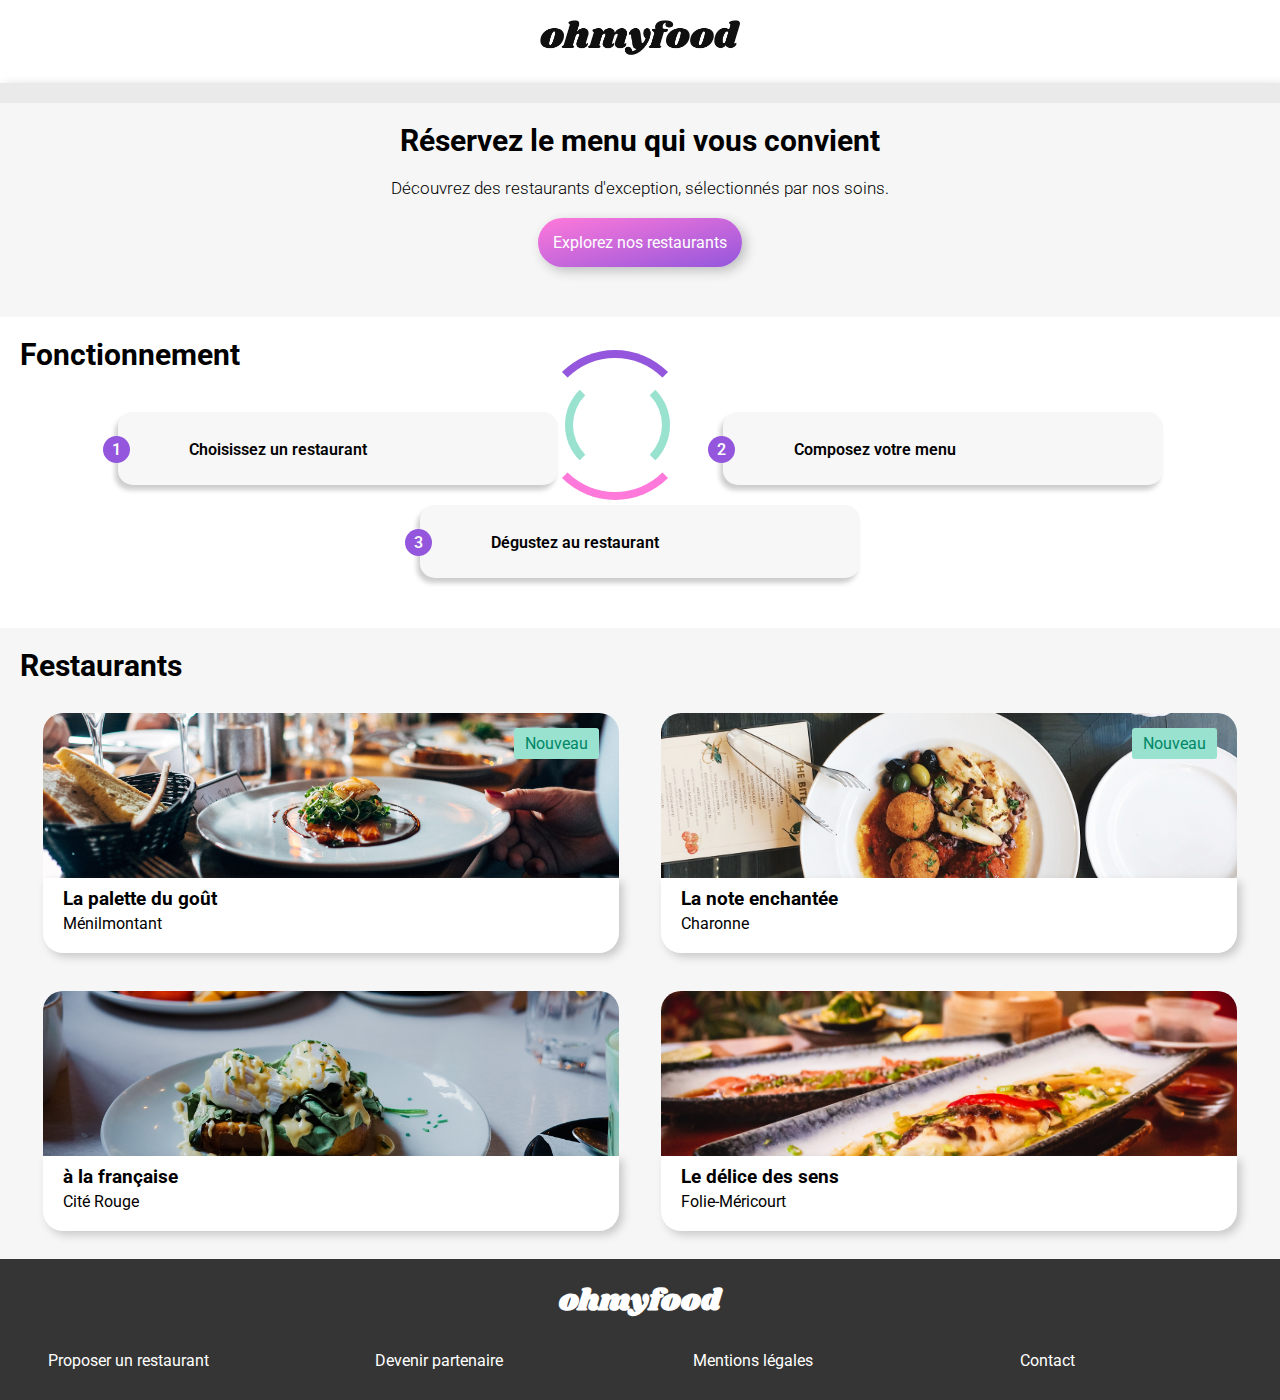
==== commit 8fb387c2: "mise a jour" ====
--- a/index.html
+++ b/index.html
@@ -11,9 +11,9 @@
   </head>
 
   <body class="principal">
-    
-    <!-- header -->
+    <!-- debut du contenant -->
     <div class="container">
+      <!-- header -->
       <header>          <!-- logo -->
         <h1>
           <a href="#">
@@ -22,7 +22,7 @@
         </h1>
       </header>
 
-      <!-- section one -->
+      <!-- section une -->
       <section class="home">
         <div class="home__location">
           <form action="#" method="post">
@@ -31,14 +31,16 @@
           </form>
         </div>
         <div class="home__slogan">
-            <h2>Réservez le menu qui vous convient</h2>
-            <p>Découvrez des restaurants d'exception, sélectionnés par nos soins.</p>
-             <a href="#restaurants">Explorez nos restaurants</a>  <!-- retirer la div et mattre que le a -->
+          <h2>Réservez le menu qui vous convient</h2>
+          <p>Découvrez des restaurants d'exception, sélectionnés par nos soins.</p>
+          <a href="#restaurants">Explorez nos restaurants</a>  <!-- retirer la div et mattre que le a -->
         </div>
       </section>
+      <!-- fin section une -->
 
-<!-- fin section one -->
+      <!-- debut bloc boutons et cartes-->
       <main> 
+      <!-- debut de section boutons -->
         <section class="choice">
           <h2>Fonctionnement</h2>
           <div class="choice__btn">
@@ -61,10 +63,11 @@
             </ol>
           </div>
         </section>
+        <!-- fin de section boutons -->
 
-<!-- section two -->
+        <!--debut section cartes de restaurants -->
         <section class="browse-restaurants" id="restaurants">
-            <h2>Restaurants</h2>
+          <h2>Restaurants</h2>
           <article>
             <div class="card ">
               <span class="card__new">Nouveau</span>
@@ -72,57 +75,68 @@
               <div class="card__info">
                 <h3>La palette du goût</h3>
                 <p>Ménilmontant</p>
-                <span class="heart"><i class="far fa-heart"></i></span>
+                <span class="heart">
+                <i class="far fa-heart heart__vide"></i>
+                <i class="fas fa-heart heart__plein"></i>
+                </span>
               </div>
-              <a href="./restaurants/palettedugout.html">menu la palette du gôut
-              </a>
+              <a href="./restaurants/palettedugout.html">menu la palette du gôut</a>
             </div>
             <div class="card">
               <span class="card__new">Nouveau</span>
               <img src="./assets/images/restaurants/stil-u2Lp8tXIcjw-unsplash.jpg" alt="restaurant la note enchentée">
-            <div class="card__info">
-              <h3>La note enchantée</h3>
-              <p>Charonne</p>
-              <span class="heart"><i class="far fa-heart"></i></span>
+              <div class="card__info">
+                <h3>La note enchantée</h3>
+                <p>Charonne</p>
+                <span class="heart">
+                <i class="far fa-heart heart__vide"></i>
+                <i class="fas fa-heart heart__plein"></i>
+                </span>
               </div>
-              <a href="./restaurants/lanote.html">menu la note enchantée
-              </a>
+                <a href="./restaurants/lanote.html">menu la note enchantée</a>
             </div>
             <div class="card">
               <img src="./assets/images/restaurants/toa-heftiba-DQKerTsQwi0-unsplash.jpg" alt="restaurant à la française">
               <div class="card__info">
                 <h3><span>à</span> la française</h3>
                 <p>Cité Rouge</p>
-                <span class="heart"><i class="far fa-heart"></i></span>
+                <span class="heart">
+                <i class="far fa-heart heart__vide"></i>
+                <i class="fas fa-heart heart__plein"></i>
+                </span>
               </div>
-              <a href="./restaurants/francaise.html">la française
-              </a>
+              <a href="./restaurants/francaise.html">la française</a>
             </div>
             <div class="card">
               <img src="./assets/images/restaurants/louis-hansel-shotsoflouis-qNBGVyOCY8Q-unsplash.jpg" alt="le délice des sens">
               <div class="card__info">
                 <h3>Le délice des sens</h3>
                 <p>Folie-Méricourt</p>
-                <span class="heart"><i class="far fa-heart"></i></span>
+                <span class="heart">
+                <i class="far fa-heart heart__vide"></i>
+                <i class="fas fa-heart heart__plein"></i>
+                </span>
               </div>
-              <a href="./restaurants/delice.html">le delice des sens
-              </a>
+              <a href="./restaurants/delice.html">le delice des sens</a>
             </div>
           </article>
         </section>
+        <!-- fin de section cartes restaurants -->
       </main>
-  
-  <!-- part loader -->
-    <div class="loader">
-      <div class="letter">
-        OHMYFOOD!
+      <!-- fin de bloc buttons et cartes -->
+
+      <!-- part loader -->
+      <div class="loader">
+        <div class="word">
+	        <div></div>
+		      <div></div>
+		      <div></div>
+		      <div></div>
+        </div>
       </div>
-      <div class="spinner"></div>
-      <div></div>
-    </div>  
-    <!-- end part loader -->
+      <!-- end part loader -->
 
-<!-- footer -->
+      <!--debut du footer -->
       <footer>
         <div class="contact">
           <h2>ohmyfood</h2>
@@ -152,6 +166,10 @@
           </div>
         </div>
       </footer>
+      <!-- fin du footer -->
+
     </div>
+    <!-- fin du contenant  -->
+
   </body>
 </html>
--- a/assets/css/style.css
+++ b/assets/css/style.css
@@ -1,8 +1,169 @@
 @import url("https://fonts.googleapis.com/css2?family=Roboto:wght@100;300;400;500;700;900&family=Shrikhand&display=swap");
-@import "../sass/utils/anim.css";
+/* debut partie loader */
+@keyframes loader {
+  0% {
+    background: -webkit-linear-gradient(#9356dc, #99e2d0, #ff79da);
+    opacity: 1;
+  }
+  50% {
+    background: -webkit-linear-gradient(#9356dc, #99e2d0, #ff79da);
+    opacity: 0.5;
+  }
+  100% {
+    background: -webkit-linear-gradient(#9356dc, #99e2d0, #ff79da);
+    opacity: 0;
+    visibility: hidden;
+  }
+}
+@keyframes word {
+  0% {
+    transform: rotate(0deg);
+    border-width: 10px;
+    opacity: 1;
+  }
+  50% {
+    transform: rotate(180deg);
+    border-width: 1px;
+    opacity: 0.5;
+  }
+  100% {
+    transform: rotate(360deg);
+    border-width: 10px;
+    opacity: 0;
+  }
+}
+/* fin animation loader */
+/*  animation for heart */
+@keyframes coeur-vide {
+  0% {
+    opacity: 1;
+  }
+  50% {
+    opacity: 0.5;
+  }
+  100% {
+    opacity: 0;
+  }
+}
+.menu-card__Starter {
+  animation: menu 2s ease-in-out forwards;
+}
+
+.menu-card__Dishes {
+  animation: menu 2s 2s;
+}
+
+.menu-card__Dessert {
+  animation: menu 2s 4s;
+}
+
+/* animation for button */
+.btn:hover {
+  opacity: 0.8;
+  box-shadow: -5px 4px 12px #99e2d0;
+  /* border-color: transparent; */
+  border-color: 2px solid #99e2d0;
+  animation: both 1.2s;
+}
+
+/* animation for checks */
+@keyframes check {
+  0% {
+    width: 150px;
+  }
+  100% {
+    width: 20px;
+  }
+}
+@keyframes valid-Check {
+  from {
+    opacity: 0.5;
+    transform: rotate(0deg);
+  }
+  to {
+    opacity: 1;
+    transform: rotate(360deg);
+  }
+}
+/*# sourceMappingURL=anim.css.map */
+.principal {
+  box-sizing: border-box;
+  width: 100%;
+  margin: 0;
+  padding: 0;
+}
+
+a {
+  text-decoration: none;
+}
+
+/* debut partie loader */
+.loader {
+  position: fixed;
+  z-index: 100;
+  inset: 0px;
+  animation: loader 4s;
+  animation-fill-mode: forwards;
+}
+
+.word {
+  object-position: 50% 50%;
+  width: 100px;
+  height: 100px;
+  position: fixed;
+  right: 50%;
+  bottom: 50%;
+}
+
+.word div {
+  box-sizing: border-box;
+  position: absolute;
+  width: 150%;
+  height: 150%;
+  border: 8px solid transparent;
+  border-top-color: #9356dc;
+  border-radius: 50%;
+  animation: loaderOne 3s linear;
+  animation-fill-mode: forwards;
+}
+
+.word div:nth-child(2) {
+  box-sizing: border-box;
+  position: absolute;
+  width: 150%;
+  height: 150%;
+  border: 8px solid transparent;
+  border-bottom-color: #ff79da;
+  border-radius: 50%;
+  animation: loaderOne 3s linear;
+  animation-fill-mode: forwards;
+}
+
+.word div:nth-child(3) {
+  border: 8px solid transparent;
+  border-left-color: #99e2d0;
+  width: 100%;
+  height: 100%;
+  top: 25px;
+  left: 25px;
+  animation: loaderOne 6s linear;
+  animation-fill-mode: forwards;
+}
+
+.word div:nth-child(4) {
+  border: 8px solid transparent;
+  border-right-color: #99e2d0;
+  width: 100%;
+  height: 100%;
+  top: 25px;
+  left: 30px;
+  animation: loaderOne 6s linear;
+  animation-fill-mode: forwards;
+}
+
 h1 {
   margin: 0;
-  width: 100%;
+  width: auto;
   text-align: center;
 }
 h1 img {
@@ -13,14 +174,16 @@
 .home {
   display: flex;
   flex-direction: column;
+  width: 100%;
 }
 .home__location {
   display: flex;
   justify-content: center;
-  padding: 11px;
+  padding: 10px;
+  padding-left: 50px;
   background-color: #eaeaea;
   box-shadow: 4px 4px 12px #bfbfbf;
-  font-size: 18px;
+  font-size: 15px;
 }
 .home__cities {
   border: none;
@@ -28,8 +191,8 @@
   background-color: transparent;
 }
 .home__location i {
-  padding: 0 15px;
   color: #020202;
+  font-size: 18px;
 }
 .home__location p {
   font-family: "Roboto", sans-serif;
@@ -39,7 +202,7 @@
 
 ::placeholder {
   color: black;
-  font-size: 17px;
+  font-size: 18px;
   font-weight: bold;
   font-family: "Roboto", sans-serif;
 }
@@ -62,26 +225,20 @@
   font-family: "Roboto", sans-serif;
   margin: 0;
   text-align: center;
-  font-size: 20px;
+  font-size: 17px;
   font-weight: 300;
   padding: 0px 15px 20px 15px;
 }
-
-.btn {
-  width: 190px;
-  margin-top: 10px;
-  padding: 15px;
+.home__slogan a {
   background: linear-gradient(to bottom right, #ff79da, #9356dc);
   border-radius: 30px;
   box-shadow: 4px 4px 12px #bfbfbf;
   text-align: center;
-}
-.btn a {
-  padding: auto;
-  color: #f6f6f6;
-}
-
-.btn:hover {
+  font-family: "Roboto", sans-serif;
+  padding: 15px;
+  color: #ffff;
+}
+.home__slogan a:hover {
   opacity: 0.7;
   box-shadow: -5px 4px 12px #9356dc;
   border-color: transparent;
@@ -102,12 +259,14 @@
   object-fit: cover;
 }
 
+.choice {
+  background-color: white;
+}
 .choice h2 {
   font-size: 30px;
   font-family: "Roboto", sans-serif;
   margin: 20px;
 }
-
 .choice__btn {
   display: flex;
   margin: 0 35px;
@@ -126,8 +285,7 @@
   padding: 0;
   margin: 0;
 }
-
-li::before {
+.choice li::before {
   position: relative;
   right: 40px;
   padding: 4px 9px;
@@ -135,7 +293,6 @@
   color: #fafafa;
   background-color: #9356dc;
 }
-
 .choice__btn li {
   width: 390px;
   counter-increment: step;
@@ -156,13 +313,11 @@
 .choice__btn li::before {
   content: counter(step);
 }
-
 .choice__btn li i {
   margin: 0px 20px 0px -5px;
   color: rgba(5, 5, 5, 0.42);
   font-size: 19px;
 }
-
 .choice__btn ol li:hover {
   background-color: rgba(255, 121, 217, 0.153);
   transition: ease-in 0.5s;
@@ -173,29 +328,6 @@
 .choice__btn ol li:hover a {
   color: #9356dc;
   transition: ease-in-out 0.6s;
-}
-
-.order {
-  align-self: center;
-  margin: 30px 0;
-  padding: 20px;
-  width: 200px;
-  font-size: 20px;
-  background: linear-gradient(to bottom right, #ff79da, #9356dc);
-  border-radius: 30px;
-  box-shadow: 4px 4px 12px #bfbfbf;
-  text-align: center;
-}
-.order a {
-  color: #ffff;
-  font-family: "Roboto", sans-serif;
-}
-
-.order:hover {
-  opacity: 0.7;
-  box-shadow: -5px 4px 12px #9356dc;
-  border-color: transparent;
-  border-color: 2px solid linear-gradient(#fd8fde, #a777e2);
 }
 
 .browse-restaurants {
@@ -208,48 +340,45 @@
   background-color: #f6f6f6;
 }
 .browse-restaurants h2 {
-  width: 100%;
-  font-size: 25px;
-  font-family: "Roboto", sans-serif;
+  font-size: 30px;
+  font-family: "Roboto", sans-serif;
+  width: 100%;
   margin: 20px 20px;
 }
-@media screen and (max-width: 520px) {
-  .browse-restaurants h2 {
-    align-items: flex-start;
-  }
-}
-.browse-restaurants article {
+
+article {
   display: flex;
   flex-wrap: wrap;
   justify-content: center;
   justify-content: space-evenly;
-  width: 90%;
-}
-.browse-restaurants .card {
+  width: 100%;
+}
+
+.card {
   position: relative;
   display: flex;
   flex-flow: row wrap;
   justify-content: center;
   align-items: center;
-  width: 490px;
+  width: 45%;
   border-radius: 20px 20px 0px 0px;
   margin: 10px 0px;
 }
-.browse-restaurants .card img {
+.card img {
   display: flex;
   object-fit: cover;
   width: 100%;
   height: 165px;
   border-radius: 20px 20px 0px 0px;
 }
-.browse-restaurants .card a {
+.card a {
   color: transparent;
   position: relative;
   bottom: 240px;
   width: 100%;
-  height: 65%;
-}
-.browse-restaurants .card__new {
+  height: 93%;
+}
+.card__new {
   position: absolute;
   background-color: #99e2d0;
   color: #008766;
@@ -259,7 +388,7 @@
   padding: 6px 11px;
   border-radius: 3px;
 }
-.browse-restaurants .card__info {
+.card__info {
   display: flex;
   flex-direction: column;
   justify-content: space-between;
@@ -271,33 +400,47 @@
   box-shadow: 4px 4px 8px rgba(107, 107, 107, 0.322);
   background-color: white;
 }
-.browse-restaurants .card__info h3,
-.browse-restaurants .card p {
+.card__info h3,
+.card p {
   margin: 2px 20px;
 }
-.browse-restaurants .card__info h3 {
+.card__info h3 {
   margin-top: 10px;
 }
-.browse-restaurants .card__info p {
+.card__info p {
   margin-bottom: 20px;
 }
-@media screen and (max-width: 960px) {
-  .browse-restaurants .card .card {
-    width: 460px;
-  }
-}
-.browse-restaurants .card .heart {
+
+.heart__vide {
+  position: absolute;
+  font-size: 25px;
+  color: #ff79da;
+  right: 30px;
+  bottom: 30px;
+  z-index: 5;
+}
+.heart__vide__vide:hover {
+  animation: coeur-vide 1s forwards linear;
+  cursor: pointer;
+}
+
+.heart__vide:hover + i {
+  opacity: 1;
+  transform: scale(1);
+  transition: transform 1s linear;
+}
+
+.heart__plein {
   position: absolute;
   font-size: 25px;
   right: 30px;
   bottom: 30px;
-  cursor: pointer;
-  z-index: 5;
-  opacity: 1;
-}
-.browse-restaurants .card i:hover {
+  opacity: 0;
+  background: linear-gradient(#fd8fde, #a777e2);
+  -webkit-background-clip: text;
   color: transparent;
-  font-weight: 600;
+  transform-origin: bottom;
+  transform: scale(0);
 }
 
 main {
@@ -328,26 +471,31 @@
   width: 100%;
 }
 .restaurant-name h2,
-.restaurant-name i {
+.restaurant-name .heart__vide {
   display: flex;
   white-space: nowrap;
-  margin: 0 20px;
   padding: 10px;
   font-size: 25px;
 }
-.restaurant-name i:hover {
+.restaurant-name h2 :hover,
+.restaurant-name .heart__vide :hover {
+  animation: coeur-vide 1s forwards linear;
+  cursor: pointer;
+}
+
+.restaurant-name .heart__plein {
+  position: absolute;
+  font-size: 25px;
+  right: 40px;
+  bottom: 40px;
+  opacity: 0;
+  background: linear-gradient(#fd8fde, #a777e2);
+  -webkit-background-clip: text;
   color: transparent;
-  font-weight: 600;
-}
-
-.heart {
-  font-size: 25px;
-  cursor: pointer;
-  z-index: 5;
-  opacity: 1;
-}
-
-/* titre des menu */
+  transform-origin: bottom;
+  transform: scale(0);
+}
+
 /* carte de menu */
 .menu-card {
   box-sizing: border-box;
@@ -366,7 +514,7 @@
   border-bottom: 3px solid #99e2d0;
   width: 13%;
 }
-.menu-card__One, .menu-card__Two, .menu-card__Three {
+.menu-card__Starter, .menu-card__Dishes, .menu-card__Dessert {
   box-sizing: border-box;
   display: flex;
   justify-content: center;
@@ -375,8 +523,13 @@
   width: 380px;
   margin: 10px;
 }
-
-.menu {
+.menu-card__Title {
+  width: 100%;
+  overflow: hidden;
+  white-space: nowrap;
+  text-overflow: ellipsis;
+}
+.menu-card__Choice {
   box-sizing: border-box;
   display: flex;
   width: 100%;
@@ -384,14 +537,8 @@
   border-radius: 15px;
   margin-bottom: 20px;
 }
-.menu__choice {
-  width: 100%;
-  overflow: hidden;
-  white-space: nowrap;
-  text-overflow: ellipsis;
-}
-.menu h4,
-.menu p {
+.menu-card__Choice h4,
+.menu-card__Choice p {
   width: auto;
   font-family: "Roboto", sans-serif;
   font-size: 16px;
@@ -400,19 +547,20 @@
   white-space: nowrap;
   text-overflow: ellipsis;
 }
-.menu p {
+.menu-card__Choice p {
   padding-top: 8px;
   font-size: 13px;
   font-weight: 400;
 }
-.menu__price {
+.menu-card__Price {
+  font-family: "Roboto", sans-serif;
   display: flex;
   align-items: flex-end;
   left: 15px;
   padding: 8px 20px;
   margin-left: 20px;
 }
-.menu__check {
+.menu-card__Check {
   display: flex;
   justify-content: center;
   align-items: center;
@@ -420,7 +568,7 @@
   width: auto;
   border-radius: 0px 15px 15px 0px;
 }
-.menu__check i {
+.menu-card__Check label i {
   display: flex;
   justify-content: center;
   align-items: center;
@@ -430,26 +578,32 @@
   font-size: 18px;
 }
 
-body {
-  box-sizing: border-box;
-  width: 100%;
-  margin: 0;
-  padding: 0;
-}
-
-a {
-  text-decoration: none;
+input {
+  display: none;
+}
+
+.menu-card__Choice:hover .menu-card__Check {
+  background-color: #99e2d0;
+  width: 150px;
+  transition-duration: 1s;
+  animation: check 0.8s ease-in-out reverse;
+}
+
+.menu-card__Choice:hover .menu-card__Check i {
+  transition-duration: 1.5s;
+  animation: valid-check 0.8s ease-in;
 }
 
 footer {
   background-color: #353535;
+  padding-bottom: 20px;
 }
 
 .contact h2 {
   text-align: center;
   color: #ffff;
   font-family: "Shrikhand", cursive;
-  font-size: 25px;
+  font-size: 30px;
   margin: 0;
   padding: 20px 20px 10px;
 }
@@ -458,8 +612,9 @@
   box-sizing: border-box;
   display: flex;
   justify-content: space-between;
+  align-items: center;
   flex-wrap: wrap;
-  width: 100%;
+  width: auto;
   margin: 0 20px;
   padding: 10px 20px;
 }
@@ -467,7 +622,7 @@
   display: flex;
   width: 220px;
   text-decoration: none;
-  margin-top: 5px;
+  margin-top: 8px;
   list-style: none;
 }
 .about a {
@@ -482,7 +637,7 @@
   font-size: 14px;
 }
 
-@media screen and (max-width: 960px) {
+@media screen and (max-width: 992px) {
   .contact h2 {
     font-size: 20px;
     text-align: start;
@@ -490,8 +645,83 @@
 
   .about ul {
     flex-direction: column;
+    align-items: flex-start;
     margin: 0;
   }
 }
+@media screen and (max-width: 360px) {
+  .choice__btn li {
+    font-size: 13px;
+  }
+  .choice__btn li i {
+    font-size: 15px;
+  }
+
+  .choice li::before {
+    right: 35px;
+    padding: 2px 6px;
+  }
+}
+@media screen and (max-width: 960px) {
+  .card {
+    width: 80%;
+  }
+  .card img {
+    height: 200px;
+  }
+}
+@media screen and (max-width: 620px) {
+  .card {
+    width: 90%;
+  }
+  .card img {
+    height: 170px;
+  }
+}
+@media screen and (max-width: 420px) {
+  .menu-card {
+    justify-content: center;
+  }
+
+  .menu-card__Starter,
+.menu-card__Dishes,
+.menu-card__Dessert {
+    justify-content: center;
+    width: 295px;
+  }
+
+  .menu-card__Choice h4 {
+    font-size: 14px;
+  }
+
+  .menu-card__Choice p {
+    font-size: 12px;
+  }
+
+  .menu-card__Price {
+    font-size: 12px;
+    padding: 8px 5px;
+  }
+}
+@media screen and (max-width: 992px) {
+  .contact h2 {
+    font-size: 20px;
+    text-align: start;
+  }
+
+  .about ul {
+    flex-direction: column;
+    align-items: flex-start;
+    margin: 0;
+  }
+}
+@media screen and (max-width: 662px) {
+  .word {
+    line-height: 80px;
+    font-size: 40px;
+    width: 300px;
+    height: 80px;
+  }
+}
 
 /*# sourceMappingURL=style.css.map */
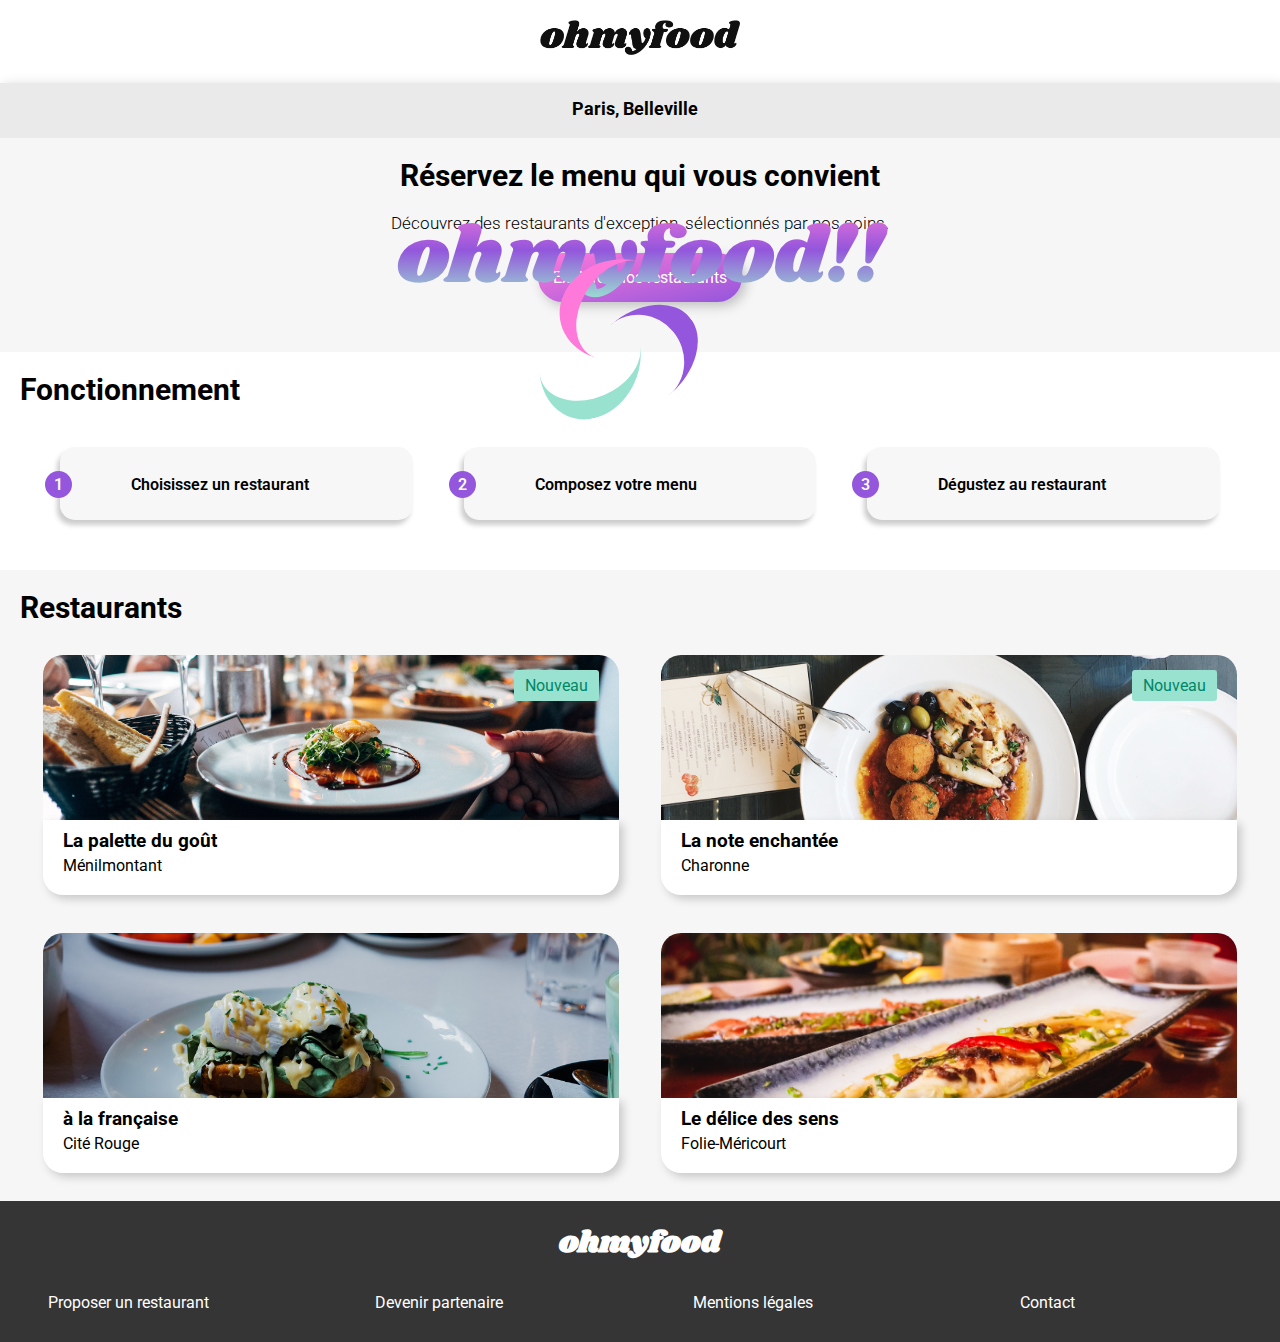
==== commit d202e097: "mise à jour" ====
--- a/index.html
+++ b/index.html
@@ -76,8 +76,8 @@
                 <h3>La palette du goût</h3>
                 <p>Ménilmontant</p>
                 <span class="heart">
-                <i class="far fa-heart heart__vide"></i>
-                <i class="fas fa-heart heart__plein"></i>
+                  <i class="far fa-heart heart__vide"></i>
+                  <i class="fas fa-heart heart__plein"></i>
                 </span>
               </div>
               <a href="./restaurants/palettedugout.html">menu la palette du gôut</a>
@@ -89,8 +89,8 @@
                 <h3>La note enchantée</h3>
                 <p>Charonne</p>
                 <span class="heart">
-                <i class="far fa-heart heart__vide"></i>
-                <i class="fas fa-heart heart__plein"></i>
+                  <i class="far fa-heart heart__vide"></i>
+                  <i class="fas fa-heart heart__plein"></i>
                 </span>
               </div>
                 <a href="./restaurants/lanote.html">menu la note enchantée</a>
@@ -101,8 +101,8 @@
                 <h3><span>à</span> la française</h3>
                 <p>Cité Rouge</p>
                 <span class="heart">
-                <i class="far fa-heart heart__vide"></i>
-                <i class="fas fa-heart heart__plein"></i>
+                  <i class="far fa-heart heart__vide"></i>
+                  <i class="fas fa-heart heart__plein"></i>
                 </span>
               </div>
               <a href="./restaurants/francaise.html">la française</a>
@@ -113,8 +113,8 @@
                 <h3>Le délice des sens</h3>
                 <p>Folie-Méricourt</p>
                 <span class="heart">
-                <i class="far fa-heart heart__vide"></i>
-                <i class="fas fa-heart heart__plein"></i>
+                  <i class="far fa-heart heart__vide"></i>
+                  <i class="fas fa-heart heart__plein"></i>
                 </span>
               </div>
               <a href="./restaurants/delice.html">le delice des sens</a>
@@ -127,12 +127,10 @@
 
       <!-- part loader -->
       <div class="loader">
-        <div class="word">
-	        <div></div>
-		      <div></div>
-		      <div></div>
-		      <div></div>
-        </div>
+          <span class="word">ohmyfood!!</span>
+	        <div class="disc-One"></div>
+		      <div class="disc-Two"></div>
+		      <div class="disc-Three"></div>
       </div>
       <!-- end part loader -->
 
--- a/assets/css/style.css
+++ b/assets/css/style.css
@@ -2,38 +2,45 @@
 /* debut partie loader */
 @keyframes loader {
   0% {
-    background: -webkit-linear-gradient(#9356dc, #99e2d0, #ff79da);
+    background: linear-gradient(#9356dc, #99e2d0, #ff79da);
     opacity: 1;
   }
   50% {
-    background: -webkit-linear-gradient(#9356dc, #99e2d0, #ff79da);
-    opacity: 0.5;
+    background: linear-gradient(#9356dc, #99e2d0, #ff79da);
+    opacity: 1;
   }
   100% {
-    background: -webkit-linear-gradient(#9356dc, #99e2d0, #ff79da);
+    background: linear-gradient(#9356dc, #99e2d0, #ff79da);
     opacity: 0;
     visibility: hidden;
   }
 }
 @keyframes word {
   0% {
-    transform: rotate(0deg);
-    border-width: 10px;
+    transform: scale(0);
+  }
+  100% {
+    transform: scale(1);
+  }
+}
+@keyframes border-One {
+  100% {
+    transform: skew(-10deg) translateX(50px) rotate(405deg);
     opacity: 1;
   }
-  50% {
-    transform: rotate(180deg);
-    border-width: 1px;
-    opacity: 0.5;
-  }
+}
+@keyframes border-Two {
   100% {
-    transform: rotate(360deg);
-    border-width: 10px;
-    opacity: 0;
+    transform: skew(-10deg) rotate(525deg);
+  }
+}
+@keyframes border-Three {
+  100% {
+    transform: skew(-10deg) translateX(20px) translateY(-50px) rotate(645deg);
   }
 }
 /* fin animation loader */
-/*  animation for heart */
+/*  animation du coeur */
 @keyframes coeur-vide {
   0% {
     opacity: 1;
@@ -45,24 +52,19 @@
     opacity: 0;
   }
 }
-.menu-card__Starter {
-  animation: menu 2s ease-in-out forwards;
-}
-
-.menu-card__Dishes {
-  animation: menu 2s 2s;
-}
-
-.menu-card__Dessert {
-  animation: menu 2s 4s;
-}
-
+@keyframes Menu-Card {
+  0% {
+    transform: scale(0);
+  }
+  100% {
+    transform: scale(1);
+  }
+}
 /* animation for button */
 .btn:hover {
   opacity: 0.8;
   box-shadow: -5px 4px 12px #99e2d0;
-  /* border-color: transparent; */
-  border-color: 2px solid #99e2d0;
+  border: 2px solid #99e2d0;
   animation: both 1.2s;
 }
 
@@ -99,66 +101,56 @@
 
 /* debut partie loader */
 .loader {
+  display: flex;
+  justify-content: center;
+  align-items: center;
+  align-content: center;
   position: fixed;
   z-index: 100;
   inset: 0px;
-  animation: loader 4s;
-  animation-fill-mode: forwards;
+  animation: loader 3s ease-in forwards;
 }
 
 .word {
-  object-position: 50% 50%;
+  position: absolute;
+  top: 200px;
+  text-align: center;
+  background: -webkit-linear-gradient(#ff79da, #9356dc, #99e2d0);
+  -webkit-background-clip: text;
+  -webkit-text-fill-color: transparent;
+  font-family: "Shrikhand", cursive;
+  font-size: 80px;
+  width: 600px;
+  height: 100px;
+  animation: word 1s ease-in-out 1s 1 both;
+}
+
+.loader div {
   width: 100px;
   height: 100px;
-  position: fixed;
+  position: absolute;
+  top: 300px;
   right: 50%;
-  bottom: 50%;
-}
-
-.word div {
-  box-sizing: border-box;
-  position: absolute;
-  width: 150%;
-  height: 150%;
-  border: 8px solid transparent;
-  border-top-color: #9356dc;
+  border-top: 20px solid;
   border-radius: 50%;
-  animation: loaderOne 3s linear;
-  animation-fill-mode: forwards;
-}
-
-.word div:nth-child(2) {
-  box-sizing: border-box;
-  position: absolute;
-  width: 150%;
-  height: 150%;
-  border: 8px solid transparent;
-  border-bottom-color: #ff79da;
-  border-radius: 50%;
-  animation: loaderOne 3s linear;
-  animation-fill-mode: forwards;
-}
-
-.word div:nth-child(3) {
-  border: 8px solid transparent;
-  border-left-color: #99e2d0;
-  width: 100%;
-  height: 100%;
-  top: 25px;
-  left: 25px;
-  animation: loaderOne 6s linear;
-  animation-fill-mode: forwards;
-}
-
-.word div:nth-child(4) {
-  border: 8px solid transparent;
-  border-right-color: #99e2d0;
-  width: 100%;
-  height: 100%;
-  top: 25px;
-  left: 30px;
-  animation: loaderOne 6s linear;
-  animation-fill-mode: forwards;
+}
+
+.loader .disc-One {
+  transform: skew(-10deg) translateX(50px) rotate(45deg);
+  animation: border-One 1.2s ease infinite;
+  border-color: #9356dc;
+}
+
+.loader .disc-Two {
+  transform: skew(-10deg) rotate(165deg);
+  animation: border-Two 1.2s ease infinite;
+  border-color: #99e2d0;
+}
+
+.loader .disc-Three {
+  transform: skew(-10deg) translateX(20px) translateY(-50px) rotate(285deg);
+  animation: border-Three 1.2s ease infinite;
+  border-color: #ff79da;
 }
 
 h1 {
@@ -241,8 +233,7 @@
 .home__slogan a:hover {
   opacity: 0.7;
   box-shadow: -5px 4px 12px #9356dc;
-  border-color: transparent;
-  border-color: 2px solid linear-gradient(#fd8fde, #a777e2);
+  border: transparent;
 }
 
 .return {
@@ -294,7 +285,7 @@
   background-color: #9356dc;
 }
 .choice__btn li {
-  width: 390px;
+  width: 25%;
   counter-increment: step;
   align-items: center;
   padding: 25px;
@@ -330,6 +321,26 @@
   transition: ease-in-out 0.6s;
 }
 
+.btn-Order {
+  align-self: center;
+  background: linear-gradient(to bottom right, #ff79da, #9356dc);
+  border-radius: 30px;
+  box-shadow: 4px 4px 12px #bfbfbf;
+  text-align: center;
+  font-family: "Roboto", sans-serif;
+  padding: 20px;
+  width: 200px;
+}
+.btn-Order a {
+  color: white;
+}
+
+.btn-Order:hover {
+  opacity: 0.7;
+  box-shadow: -5px 4px 12px #9356dc;
+  border: transparent;
+}
+
 .browse-restaurants {
   display: flex;
   flex-direction: row;
@@ -411,21 +422,24 @@
   margin-bottom: 20px;
 }
 
+.heart {
+  cursor: pointer;
+}
+
 .heart__vide {
   position: absolute;
   font-size: 25px;
-  color: #ff79da;
   right: 30px;
   bottom: 30px;
   z-index: 5;
 }
-.heart__vide__vide:hover {
+.heart__vide:hover {
   animation: coeur-vide 1s forwards linear;
-  cursor: pointer;
 }
 
 .heart__vide:hover + i {
   opacity: 1;
+  cursor: pointer;
   transform: scale(1);
   transition: transform 1s linear;
 }
@@ -474,8 +488,9 @@
 .restaurant-name .heart__vide {
   display: flex;
   white-space: nowrap;
+  top: 40px;
   padding: 10px;
-  font-size: 25px;
+  font-size: 30px;
 }
 .restaurant-name h2 :hover,
 .restaurant-name .heart__vide :hover {
@@ -485,9 +500,9 @@
 
 .restaurant-name .heart__plein {
   position: absolute;
-  font-size: 25px;
+  font-size: 30px;
   right: 40px;
-  bottom: 40px;
+  bottom: 35px;
   opacity: 0;
   background: linear-gradient(#fd8fde, #a777e2);
   -webkit-background-clip: text;
@@ -560,38 +575,46 @@
   padding: 8px 20px;
   margin-left: 20px;
 }
-.menu-card__Check {
+
+.menu-card__Starter {
+  animation: Menu-Card 2s ease-in-out 1.2s normal both;
+}
+
+.menu-card__Dishes {
+  animation: Menu-Card 2s ease-in-out 2s normal both;
+}
+
+.menu-card__Dessert {
+  animation: Menu-Card 3s ease-in-out 3s normal both;
+}
+
+label {
   display: flex;
   justify-content: center;
   align-items: center;
   color: #f2f2f2;
   width: auto;
+  padding: 0 7px;
   border-radius: 0px 15px 15px 0px;
-}
-.menu-card__Check label i {
-  display: flex;
-  justify-content: center;
-  align-items: center;
-  color: #f2f2f2;
-  width: 100%;
-  margin: 0;
-  font-size: 18px;
-}
-
-input {
+  cursor: pointer;
+}
+
+.Check__checked {
   display: none;
 }
 
-.menu-card__Choice:hover .menu-card__Check {
+.icon::before {
+  content: "\f058";
+  font-family: "Font Awesome 5 Free";
+  font-weight: bold;
+  font-size: 20px;
+}
+
+.menu-card__Choice:hover label {
   background-color: #99e2d0;
   width: 150px;
   transition-duration: 1s;
-  animation: check 0.8s ease-in-out reverse;
-}
-
-.menu-card__Choice:hover .menu-card__Check i {
-  transition-duration: 1.5s;
-  animation: valid-check 0.8s ease-in;
+  animation: check 0.8s ease-in reverse;
 }
 
 footer {
@@ -637,20 +660,34 @@
   font-size: 14px;
 }
 
-@media screen and (max-width: 992px) {
-  .contact h2 {
-    font-size: 20px;
-    text-align: start;
-  }
-
-  .about ul {
-    flex-direction: column;
-    align-items: flex-start;
-    margin: 0;
-  }
-}
-@media screen and (max-width: 360px) {
+@media screen and (max-width: 662px) {
+  .word {
+    line-height: 80px;
+    font-size: 40px;
+    height: 80px;
+  }
+
+  .loader div {
+    width: 50px;
+    height: 50px;
+    border-top: 10px solid;
+    top: 300px;
+    right: 50%;
+  }
+}
+@media screen and (max-width: 1020px) {
   .choice__btn li {
+    width: 40%;
+  }
+}
+@media screen and (max-width: 800px) {
+  .choice__btn li {
+    width: 65%;
+  }
+}
+@media screen and (max-width: 460px) {
+  .choice__btn li {
+    width: 90%;
     font-size: 13px;
   }
   .choice__btn li i {
@@ -677,8 +714,26 @@
   .card img {
     height: 170px;
   }
+  .card .heart__plein {
+    right: 30px;
+  }
 }
 @media screen and (max-width: 420px) {
+  .restaurant-name h2 {
+    font-size: 28px;
+  }
+
+  .restaurant-name .heart__vide {
+    right: 20px;
+    top: 43px;
+    padding: 0;
+  }
+
+  .restaurant-name .heart__plein {
+    right: 20px;
+    top: 40px;
+  }
+
   .menu-card {
     justify-content: center;
   }
@@ -715,13 +770,5 @@
     margin: 0;
   }
 }
-@media screen and (max-width: 662px) {
-  .word {
-    line-height: 80px;
-    font-size: 40px;
-    width: 300px;
-    height: 80px;
-  }
-}
 
 /*# sourceMappingURL=style.css.map */
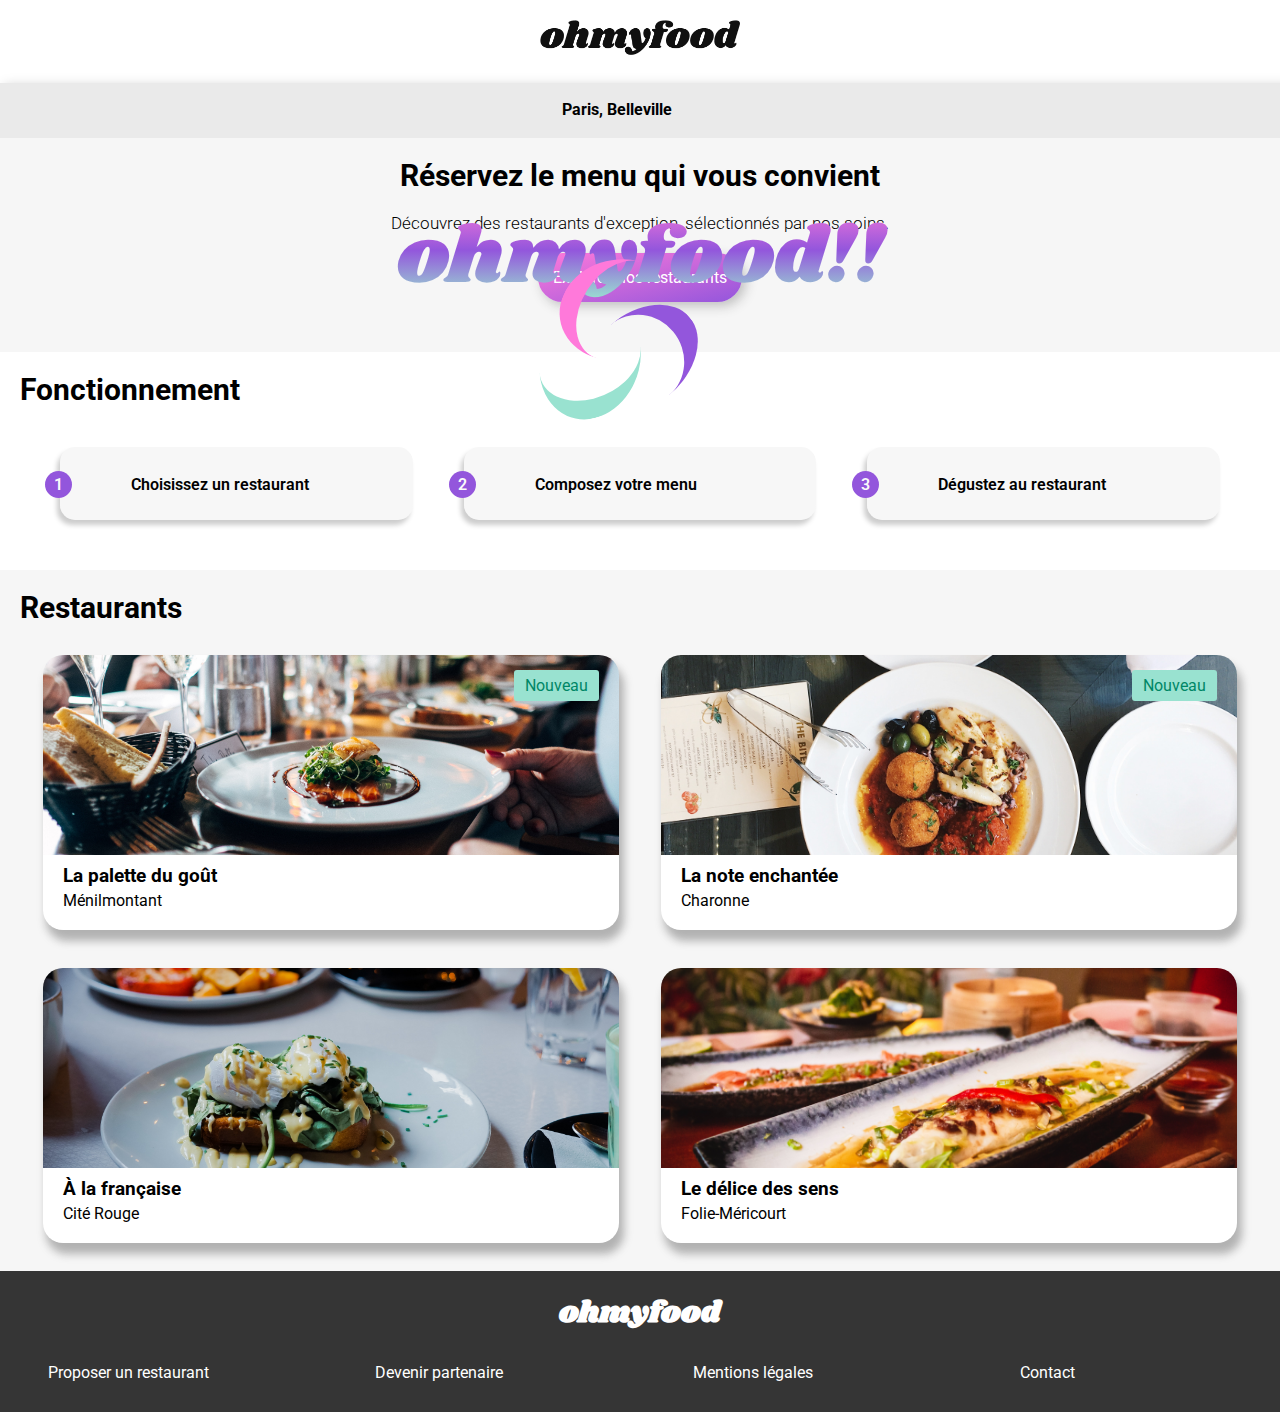
==== commit 738df610: "modification" ====
--- a/index.html
+++ b/index.html
@@ -27,7 +27,9 @@
         <div class="home__location">
           <form action="#" method="post">
             <i class="fas fa-map-marker-alt fa"></i>
-            <input class="home__cities" type="search" name="cities" placeholder="Paris, Belleville">
+            <label for="search">
+            <input class="home__cities" type="search" name="cities" id="search" placeholder="Paris, Belleville">
+            </label>
           </form>
         </div>
         <div class="home__slogan">
@@ -98,7 +100,7 @@
             <div class="card">
               <img src="./assets/images/restaurants/toa-heftiba-DQKerTsQwi0-unsplash.jpg" alt="restaurant à la française">
               <div class="card__info">
-                <h3><span>à</span> la française</h3>
+                <h3>&Agrave; la française</h3>
                 <p>Cité Rouge</p>
                 <span class="heart">
                   <i class="far fa-heart heart__vide"></i>
--- a/assets/css/style.css
+++ b/assets/css/style.css
@@ -52,6 +52,14 @@
     opacity: 0;
   }
 }
+@keyframes new-restaurant {
+  from {
+    box-shadow: 0 0 0 -3px rgba(0, 135, 101, 0.295), 0 0 0 0 #008563;
+  }
+  to {
+    box-shadow: 0 0 0 2px rgba(0, 135, 101, 0), 0 0 0 4px #18c59a;
+  }
+}
 @keyframes Menu-Card {
   0% {
     transform: scale(0);
@@ -60,31 +68,14 @@
     transform: scale(1);
   }
 }
-/* animation for button */
-.btn:hover {
-  opacity: 0.8;
-  box-shadow: -5px 4px 12px #99e2d0;
-  border: 2px solid #99e2d0;
-  animation: both 1.2s;
-}
-
 /* animation for checks */
 @keyframes check {
   0% {
+    color: white;
     width: 150px;
   }
   100% {
-    width: 20px;
-  }
-}
-@keyframes valid-Check {
-  from {
-    opacity: 0.5;
-    transform: rotate(0deg);
-  }
-  to {
-    opacity: 1;
-    transform: rotate(360deg);
+    width: 30px;
   }
 }
 /*# sourceMappingURL=anim.css.map */
@@ -117,6 +108,7 @@
   text-align: center;
   background: -webkit-linear-gradient(#ff79da, #9356dc, #99e2d0);
   -webkit-background-clip: text;
+  background-clip: text;
   -webkit-text-fill-color: transparent;
   font-family: "Shrikhand", cursive;
   font-size: 80px;
@@ -170,21 +162,22 @@
 }
 .home__location {
   display: flex;
+  align-content: center;
   justify-content: center;
+  width: 100%;
   padding: 10px;
-  padding-left: 50px;
   background-color: #eaeaea;
   box-shadow: 4px 4px 12px #bfbfbf;
   font-size: 15px;
 }
 .home__cities {
   border: none;
+  background-color: transparent;
   padding: 10px;
-  background-color: transparent;
 }
 .home__location i {
   color: #020202;
-  font-size: 18px;
+  font-size: 17px;
 }
 .home__location p {
   font-family: "Roboto", sans-serif;
@@ -192,9 +185,20 @@
   margin: 0;
 }
 
+input[type=search]:focus {
+  box-sizing: border-box;
+  outline: none;
+  font-family: "Roboto", sans-serif;
+  font-size: 15px;
+  font-weight: bold;
+  text-transform: capitalize;
+}
+
 ::placeholder {
+  border: 1px transparent;
   color: black;
-  font-size: 18px;
+  font-size: 16px;
+  width: 100%;
   font-weight: bold;
   font-family: "Roboto", sans-serif;
 }
@@ -232,8 +236,9 @@
 }
 .home__slogan a:hover {
   opacity: 0.7;
-  box-shadow: -5px 4px 12px #9356dc;
+  box-shadow: 3px 4px 15px 1px #9356dc;
   border: transparent;
+  transition: ease-in 0.5s;
 }
 
 .return {
@@ -246,7 +251,7 @@
 
 .ban img {
   width: 100%;
-  height: 300px;
+  height: 320px;
   object-fit: cover;
 }
 
@@ -337,8 +342,9 @@
 
 .btn-Order:hover {
   opacity: 0.7;
-  box-shadow: -5px 4px 12px #9356dc;
+  box-shadow: 3px 4px 15px 1px #9356dc;
   border: transparent;
+  transition: ease-in 0.5s;
 }
 
 .browse-restaurants {
@@ -372,22 +378,26 @@
   justify-content: center;
   align-items: center;
   width: 45%;
-  border-radius: 20px 20px 0px 0px;
   margin: 10px 0px;
 }
 .card img {
   display: flex;
   object-fit: cover;
   width: 100%;
-  height: 165px;
+  height: 200px;
   border-radius: 20px 20px 0px 0px;
 }
 .card a {
   color: transparent;
   position: relative;
-  bottom: 240px;
-  width: 100%;
-  height: 93%;
+  bottom: 275px;
+  width: 100%;
+  height: 94%;
+  border-radius: 20px 20px 20px 20px;
+  box-shadow: 4px 10px 8px 1px rgba(107, 107, 107, 0.486);
+}
+.card a:hover {
+  box-shadow: 4px 10px 8px 1px #6b6b6b;
 }
 .card__new {
   position: absolute;
@@ -398,6 +408,7 @@
   top: 15px;
   padding: 6px 11px;
   border-radius: 3px;
+  animation: new-restaurant 1.5s ease-out infinite;
 }
 .card__info {
   display: flex;
@@ -408,7 +419,6 @@
   font-family: "Roboto", sans-serif;
   position: relative;
   border-radius: 0px 0px 20px 20px;
-  box-shadow: 4px 4px 8px rgba(107, 107, 107, 0.322);
   background-color: white;
 }
 .card__info h3,
@@ -434,14 +444,14 @@
   z-index: 5;
 }
 .heart__vide:hover {
-  animation: coeur-vide 1s forwards linear;
+  animation: coeur-vide 0.8s forwards linear;
 }
 
 .heart__vide:hover + i {
   opacity: 1;
   cursor: pointer;
   transform: scale(1);
-  transition: transform 1s linear;
+  transition: transform 0.8s linear;
 }
 
 .heart__plein {
@@ -452,8 +462,9 @@
   opacity: 0;
   background: linear-gradient(#fd8fde, #a777e2);
   -webkit-background-clip: text;
+  background-clip: text;
   color: transparent;
-  transform-origin: bottom;
+  transform-origin: center;
   transform: scale(0);
 }
 
@@ -463,7 +474,7 @@
   padding: 0;
 }
 
-/* contenue de la page */
+/* contenu de la page */
 .bloc-menu {
   display: flex;
   flex-direction: column;
@@ -471,25 +482,25 @@
   bottom: 35px;
 }
 
-/* titre et icon */
+/* titre et icons */
 .restaurant-name {
   position: relative;
-  bottom: 40px;
-  display: flex;
-  justify-content: space-between;
-  align-items: center;
+  bottom: 30px;
+  display: flex;
   border-radius: 50px 50px 0px 0px;
-  padding-top: 10px;
   font-family: "Shrikhand", cursive;
   background-color: #f6f6f6;
   width: 100%;
 }
+.restaurant-name h2 {
+  margin-left: 20px;
+}
 .restaurant-name h2,
 .restaurant-name .heart__vide {
   display: flex;
   white-space: nowrap;
-  top: 40px;
-  padding: 10px;
+  align-self: center;
+  padding: 5px;
   font-size: 30px;
 }
 .restaurant-name h2 :hover,
@@ -500,15 +511,17 @@
 
 .restaurant-name .heart__plein {
   position: absolute;
+  align-self: center;
   font-size: 30px;
-  right: 40px;
+  right: 35px;
   bottom: 35px;
   opacity: 0;
   background: linear-gradient(#fd8fde, #a777e2);
   -webkit-background-clip: text;
+  background-clip: text;
   color: transparent;
-  transform-origin: bottom;
   transform: scale(0);
+  transform-origin: center;
 }
 
 /* carte de menu */
@@ -518,6 +531,7 @@
   display: flex;
   justify-content: space-around;
   flex-wrap: wrap;
+  padding-bottom: 50px;
   width: 100%;
   /* bloc menu entree */
 }
@@ -535,49 +549,101 @@
   justify-content: center;
   flex-direction: column;
   flex-wrap: wrap;
-  width: 380px;
+  width: 28%;
   margin: 10px;
 }
-.menu-card__Title {
+.menu-card__Title span {
   width: 100%;
   overflow: hidden;
   white-space: nowrap;
   text-overflow: ellipsis;
+  font-family: "Roboto", sans-serif;
+  font-size: 14px;
+  margin: 5px;
+}
+.menu-card__Title :nth-child(1) {
+  font-size: 16px;
+  font-weight: 600;
 }
 .menu-card__Choice {
   box-sizing: border-box;
   display: flex;
-  width: 100%;
+  width: auto;
   box-shadow: 4px 4px 12px #bfbfbf;
-  border-radius: 15px;
-  margin-bottom: 20px;
-}
-.menu-card__Choice h4,
-.menu-card__Choice p {
-  width: auto;
-  font-family: "Roboto", sans-serif;
-  font-size: 16px;
-  margin: 10px;
+  margin-bottom: 25px;
+  justify-content: center;
+  align-items: center;
+  padding: 0 7px;
+  border-radius: 15px 15px 15px 15px;
+  cursor: pointer;
+}
+
+.bloc-menu-Choice {
+  display: flex;
+}
+
+.menu-bloc__Starter {
+  width: 100%;
+}
+
+.menu-bloc__Dishes {
+  width: 100%;
+}
+
+.menu-bloc__Dessert {
+  width: 100%;
+}
+
+.menu-card__Title {
+  display: flex;
+  box-sizing: border-box;
+  flex-direction: column;
   overflow: hidden;
   white-space: nowrap;
   text-overflow: ellipsis;
-}
-.menu-card__Choice p {
-  padding-top: 8px;
-  font-size: 13px;
-  font-weight: 400;
-}
+  width: 100%;
+}
+
+.menu-card__Title span {
+  font-family: "Roboto", sans-serif;
+  width: auto;
+  font-size: 14px;
+}
+
 .menu-card__Price {
   font-family: "Roboto", sans-serif;
-  display: flex;
-  align-items: flex-end;
-  left: 15px;
+  font-weight: 600;
+  position: relative;
+  align-self: flex-end;
+  margin-left: auto;
   padding: 8px 20px;
-  margin-left: 20px;
+}
+
+input[type=radio] {
+  display: none;
+}
+
+label .fas {
+  border-radius: 0px 15px 15px 0px;
+  right: -7px;
+  height: 78px;
+  color: transparent;
+}
+
+input[type=radio]:checked + .fas {
+  display: flex;
+  justify-content: center;
+  align-items: center;
+  position: relative;
+  width: 10px;
+  border-radius: 0px 12px 12px 0px;
+  background-color: #99e2d0;
+  transition-duration: 1s;
+  animation: check 0.8s ease-in reverse both;
 }
 
 .menu-card__Starter {
-  animation: Menu-Card 2s ease-in-out 1.2s normal both;
+  animation: Menu-Card 1s ease-in-out 1.2s normal both;
 }
 
 .menu-card__Dishes {
@@ -588,33 +654,9 @@
   animation: Menu-Card 3s ease-in-out 3s normal both;
 }
 
-label {
-  display: flex;
-  justify-content: center;
-  align-items: center;
-  color: #f2f2f2;
-  width: auto;
-  padding: 0 7px;
-  border-radius: 0px 15px 15px 0px;
-  cursor: pointer;
-}
-
-.Check__checked {
-  display: none;
-}
-
-.icon::before {
-  content: "\f058";
-  font-family: "Font Awesome 5 Free";
-  font-weight: bold;
-  font-size: 20px;
-}
-
-.menu-card__Choice:hover label {
-  background-color: #99e2d0;
-  width: 150px;
-  transition-duration: 1s;
-  animation: check 0.8s ease-in reverse;
+.btn-Order {
+  border: none;
+  color: white;
 }
 
 footer {
@@ -680,9 +722,9 @@
     width: 40%;
   }
 }
-@media screen and (max-width: 800px) {
+@media screen and (max-width: 1040px) {
   .choice__btn li {
-    width: 65%;
+    width: 90%;
   }
 }
 @media screen and (max-width: 460px) {
@@ -712,45 +754,64 @@
     width: 90%;
   }
   .card img {
-    height: 170px;
-  }
-  .card .heart__plein {
-    right: 30px;
-  }
-}
-@media screen and (max-width: 420px) {
-  .restaurant-name h2 {
-    font-size: 28px;
-  }
-
-  .restaurant-name .heart__vide {
-    right: 20px;
-    top: 43px;
-    padding: 0;
-  }
-
-  .restaurant-name .heart__plein {
-    right: 20px;
-    top: 40px;
-  }
-
-  .menu-card {
-    justify-content: center;
-  }
-
+    height: 200px;
+  }
+}
+@media screen and (max-width: 1200px) {
   .menu-card__Starter,
 .menu-card__Dishes,
 .menu-card__Dessert {
     justify-content: center;
-    width: 295px;
-  }
-
-  .menu-card__Choice h4 {
-    font-size: 14px;
-  }
-
-  .menu-card__Choice p {
-    font-size: 12px;
+    width: 90%;
+  }
+
+  .menu-card h3 {
+    width: 5%;
+  }
+}
+@media screen and (min-width: 1600px) {
+  .menu-card__Starter,
+.menu-card__Dishes,
+.menu-card__Dessert {
+    justify-content: center;
+    width: 32%;
+  }
+}
+@media screen and (max-width: 992px) {
+  .menu-card h3 {
+    width: 8%;
+  }
+}
+@media screen and (max-width: 550px) {
+  .menu-card h3 {
+    width: 14%;
+  }
+}
+@media screen and (max-width: 420px) {
+  .restaurant-name h2 {
+    font-size: 25px;
+  }
+
+  .menu-card {
+    justify-content: center;
+  }
+  .menu-card h3 {
+    width: 16%;
+  }
+
+  .restaurant-name .heart__vide {
+    font-size: 20px;
+  }
+
+  .restaurant-name .heart__plein {
+    font-size: 20px;
+  }
+
+  .menu-card__Starter,
+.menu-card__Dishes,
+.menu-card__Dessert {
+    justify-content: center;
+    width: 90%;
   }
 
   .menu-card__Price {
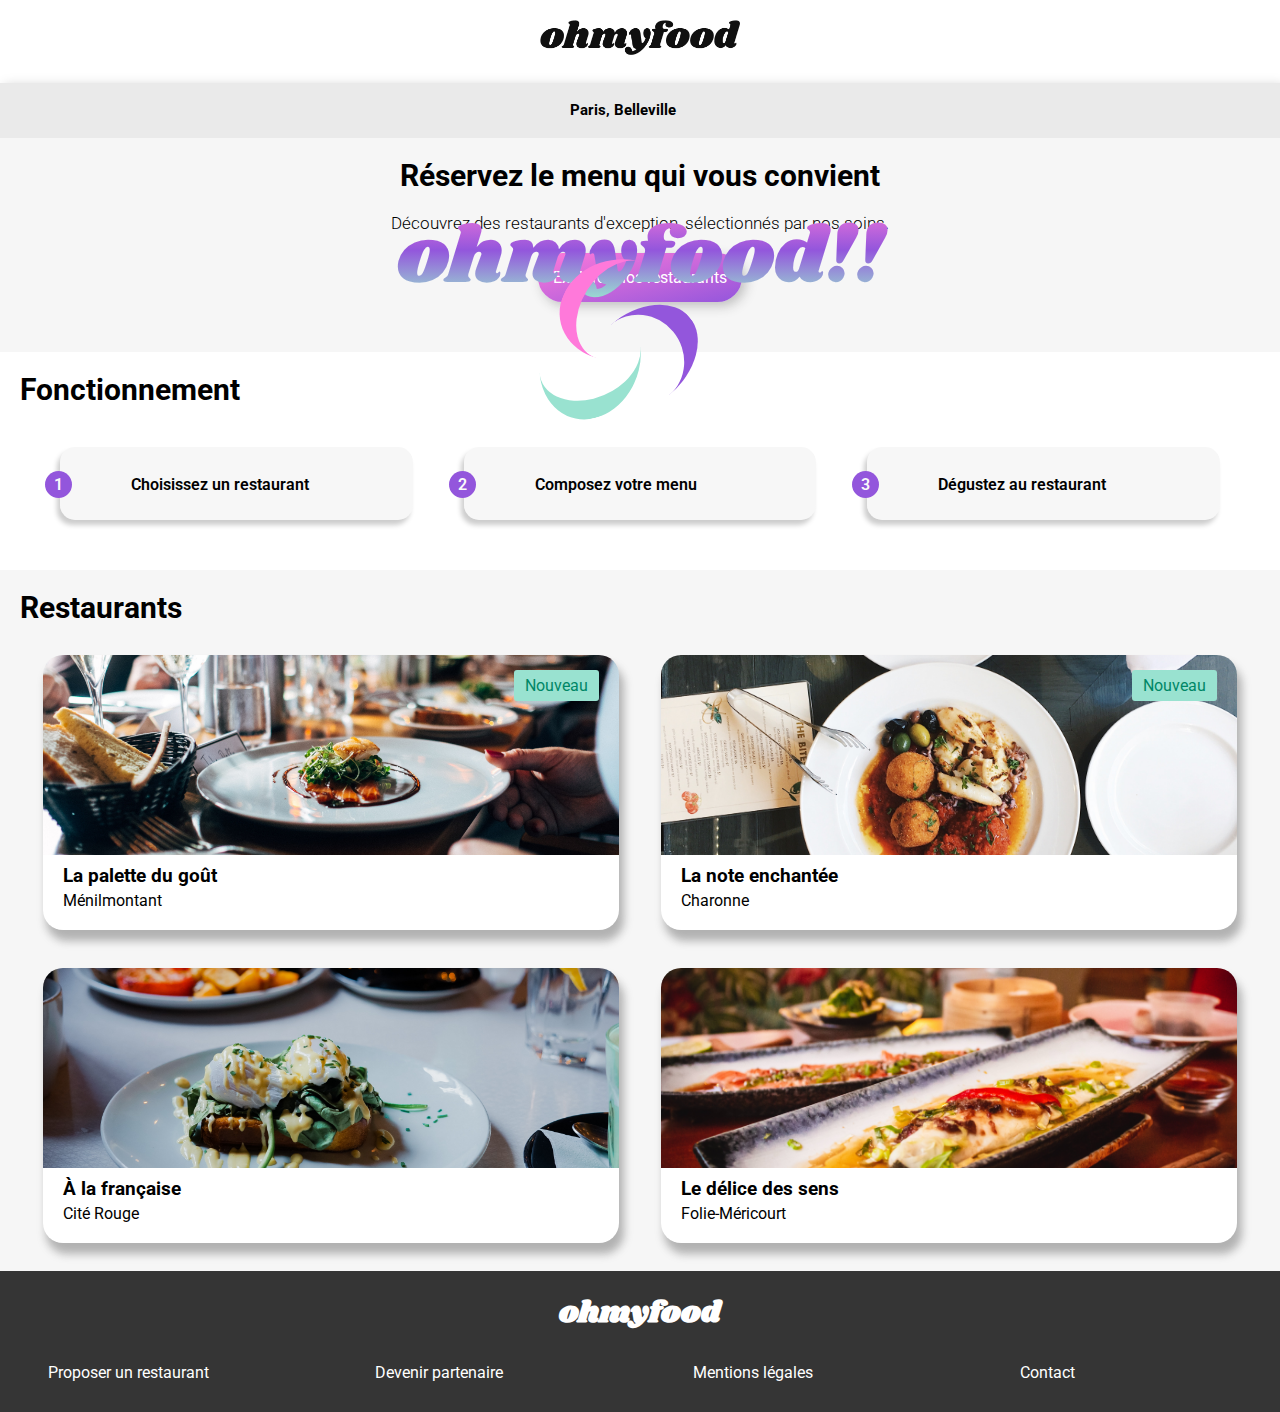
==== commit 6b5fed5f: "amelioration" ====
--- a/index.html
+++ b/index.html
@@ -25,11 +25,9 @@
       <!-- section une -->
       <section class="home">
         <div class="home__location">
-          <form action="#" method="post">
+          <form action="#" method="post" class="search-cities">
             <i class="fas fa-map-marker-alt fa"></i>
-            <label for="search">
             <input class="home__cities" type="search" name="cities" id="search" placeholder="Paris, Belleville">
-            </label>
           </form>
         </div>
         <div class="home__slogan">
--- a/assets/css/style.css
+++ b/assets/css/style.css
@@ -165,19 +165,20 @@
   align-content: center;
   justify-content: center;
   width: 100%;
-  padding: 10px;
   background-color: #eaeaea;
   box-shadow: 4px 4px 12px #bfbfbf;
   font-size: 15px;
 }
 .home__cities {
   border: none;
+  width: 250px;
+  height: auto;
   background-color: transparent;
   padding: 10px;
 }
 .home__location i {
   color: #020202;
-  font-size: 17px;
+  font-size: 18px;
 }
 .home__location p {
   font-family: "Roboto", sans-serif;
@@ -197,10 +198,15 @@
 ::placeholder {
   border: 1px transparent;
   color: black;
-  font-size: 16px;
+  font-size: 15px;
   width: 100%;
   font-weight: bold;
   font-family: "Roboto", sans-serif;
+}
+
+.search-cities {
+  padding: 10px;
+  margin-left: 90px;
 }
 
 .home__slogan {
